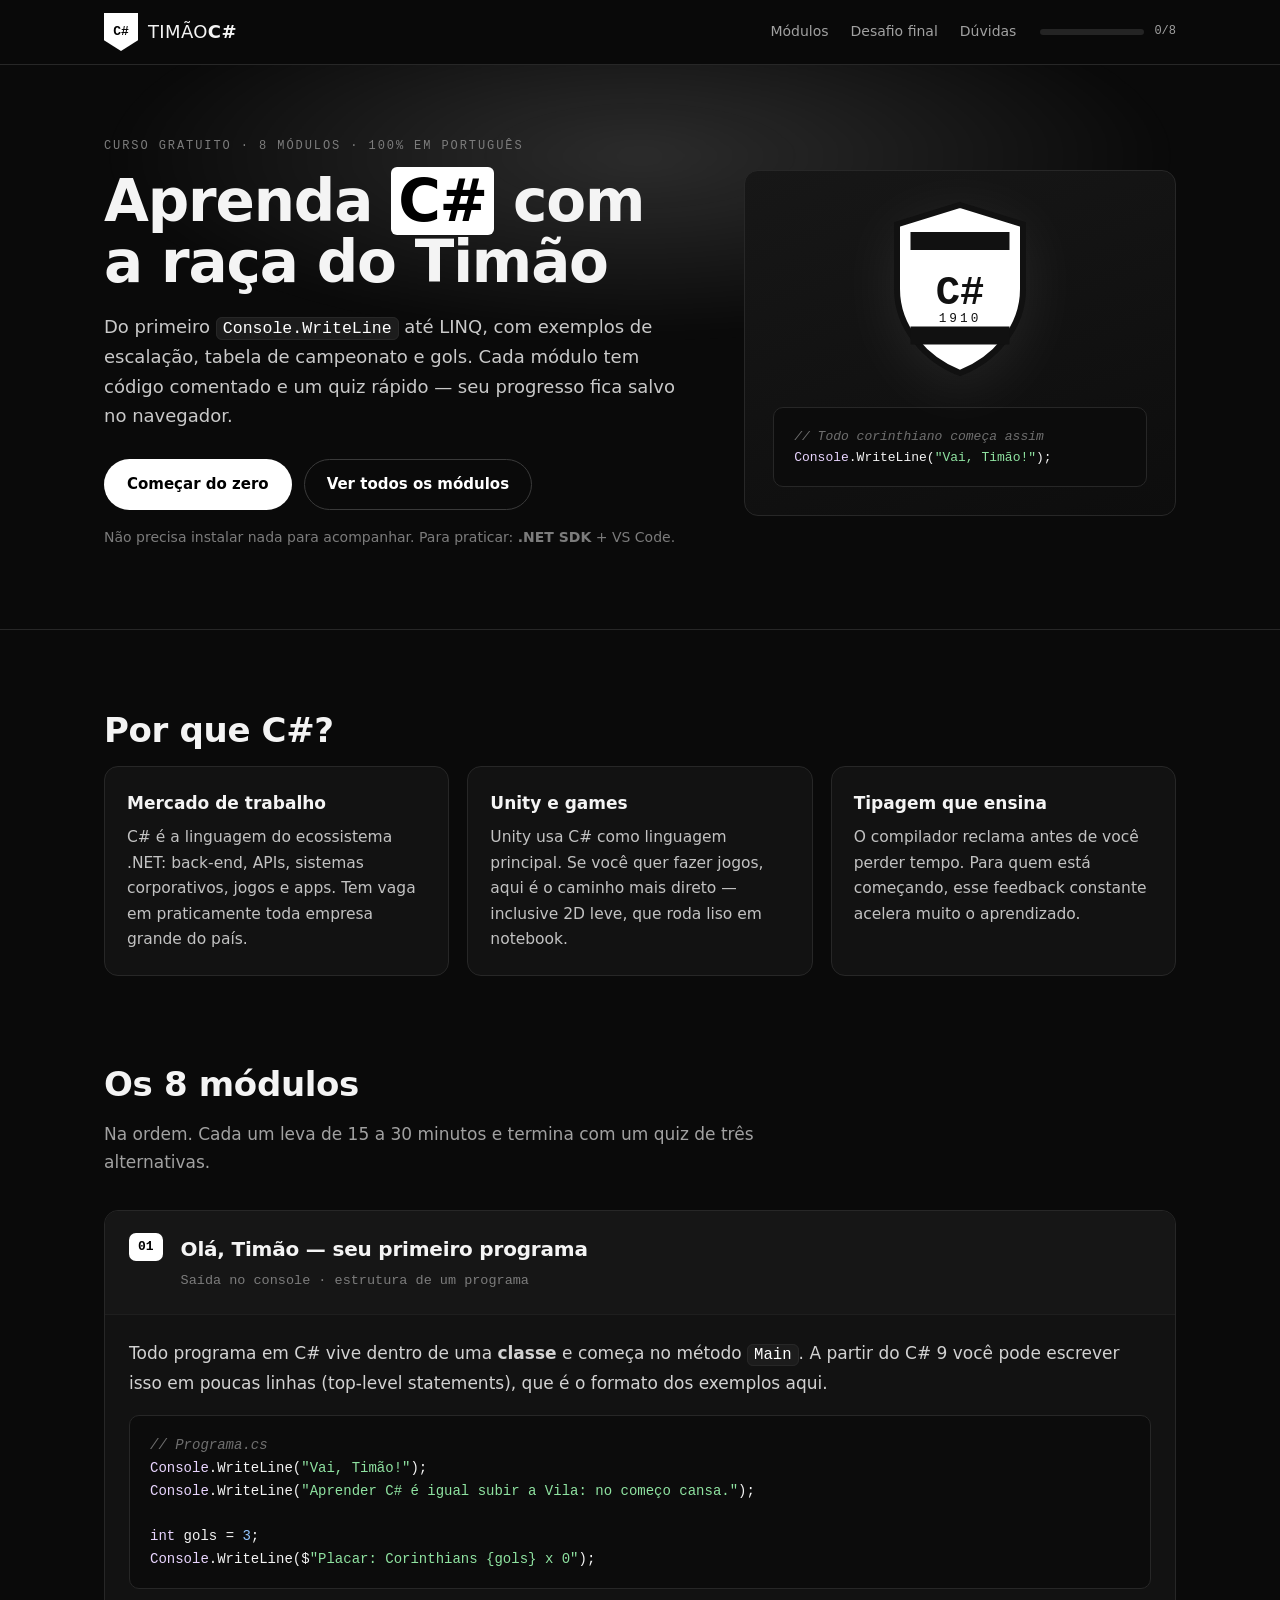
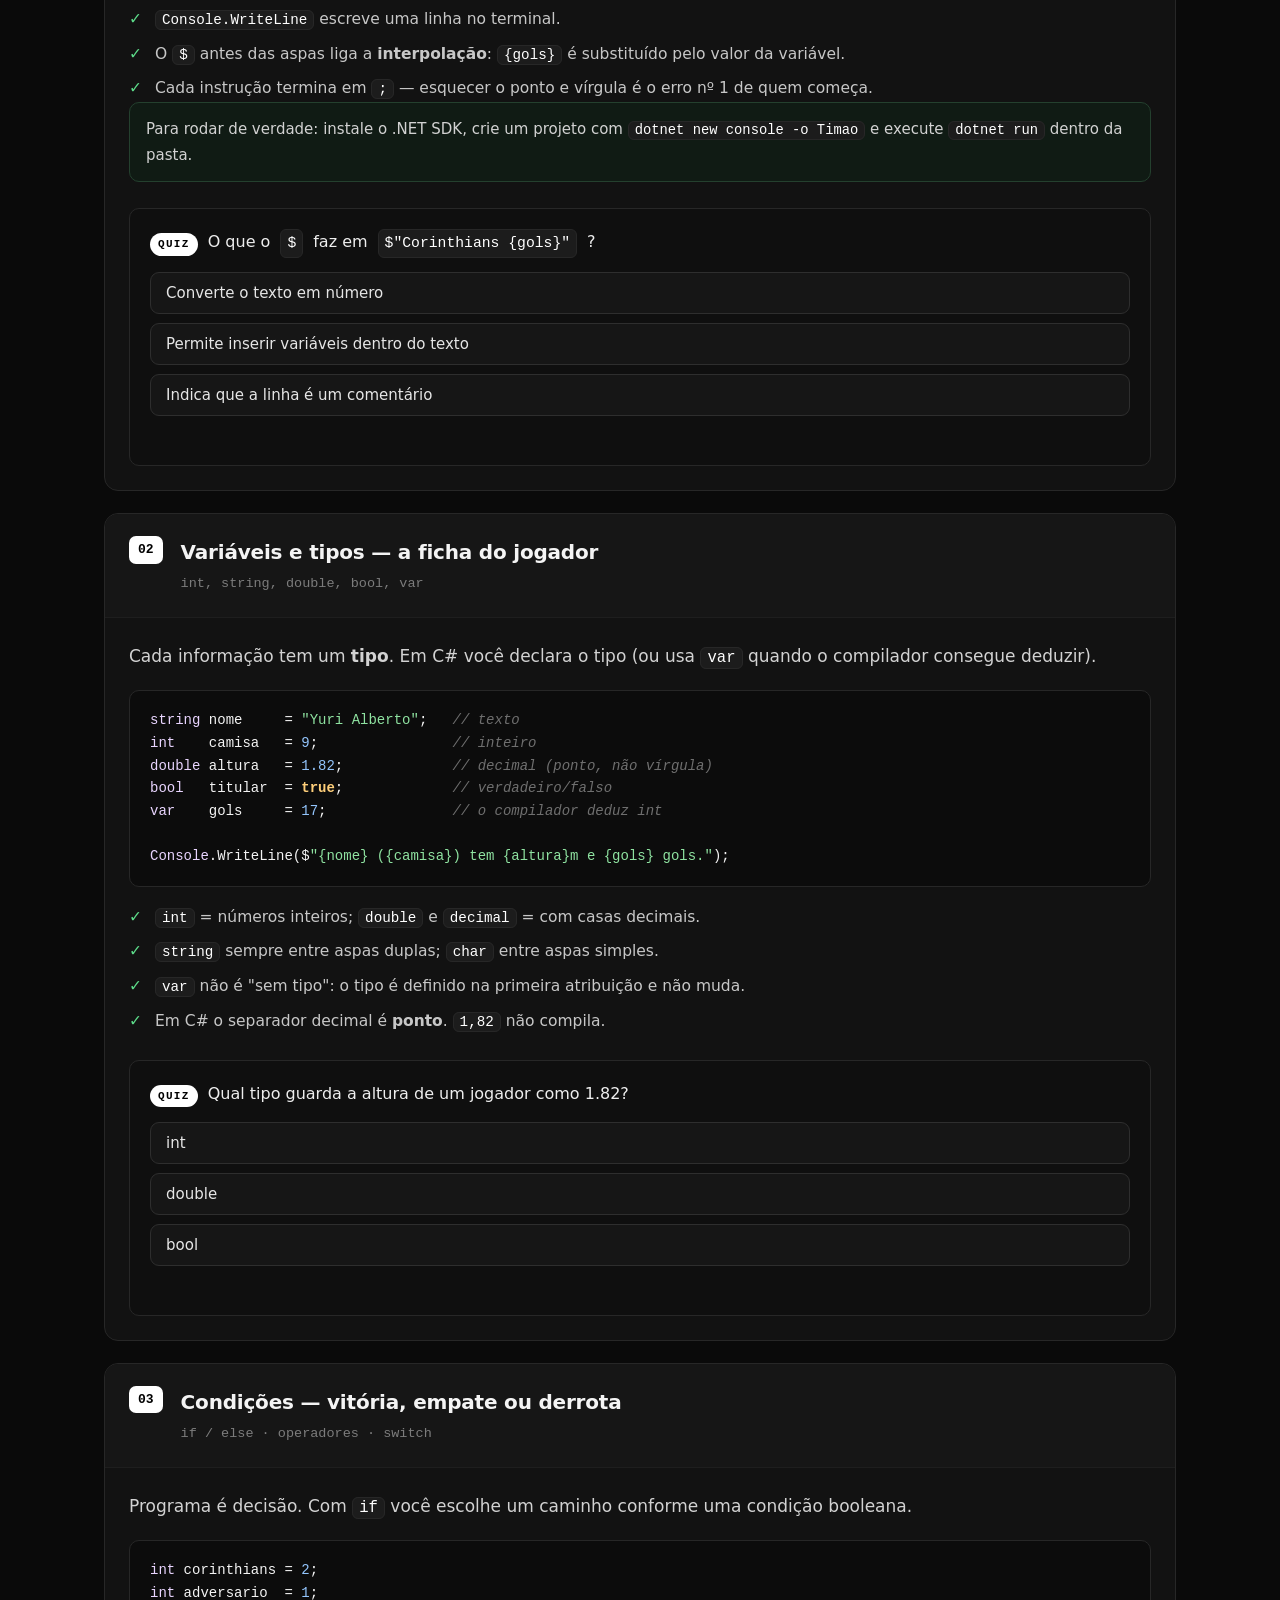
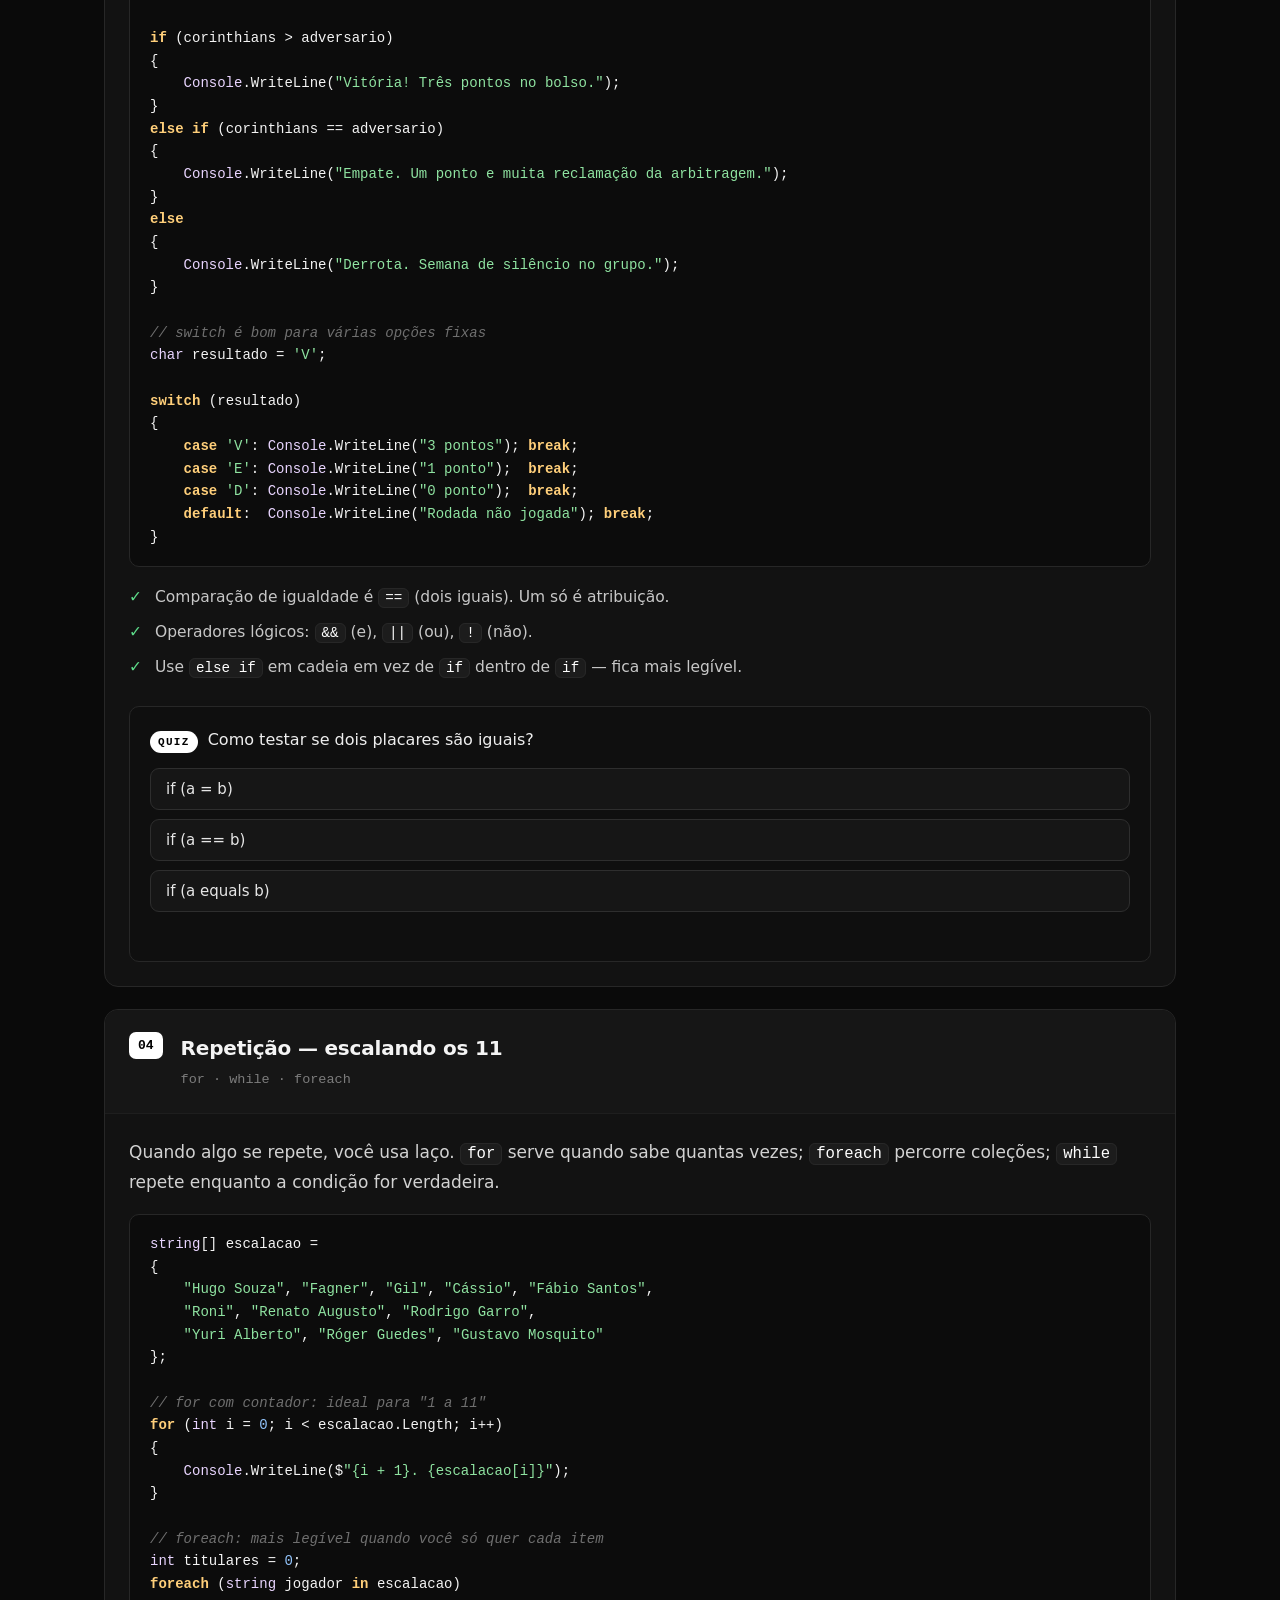
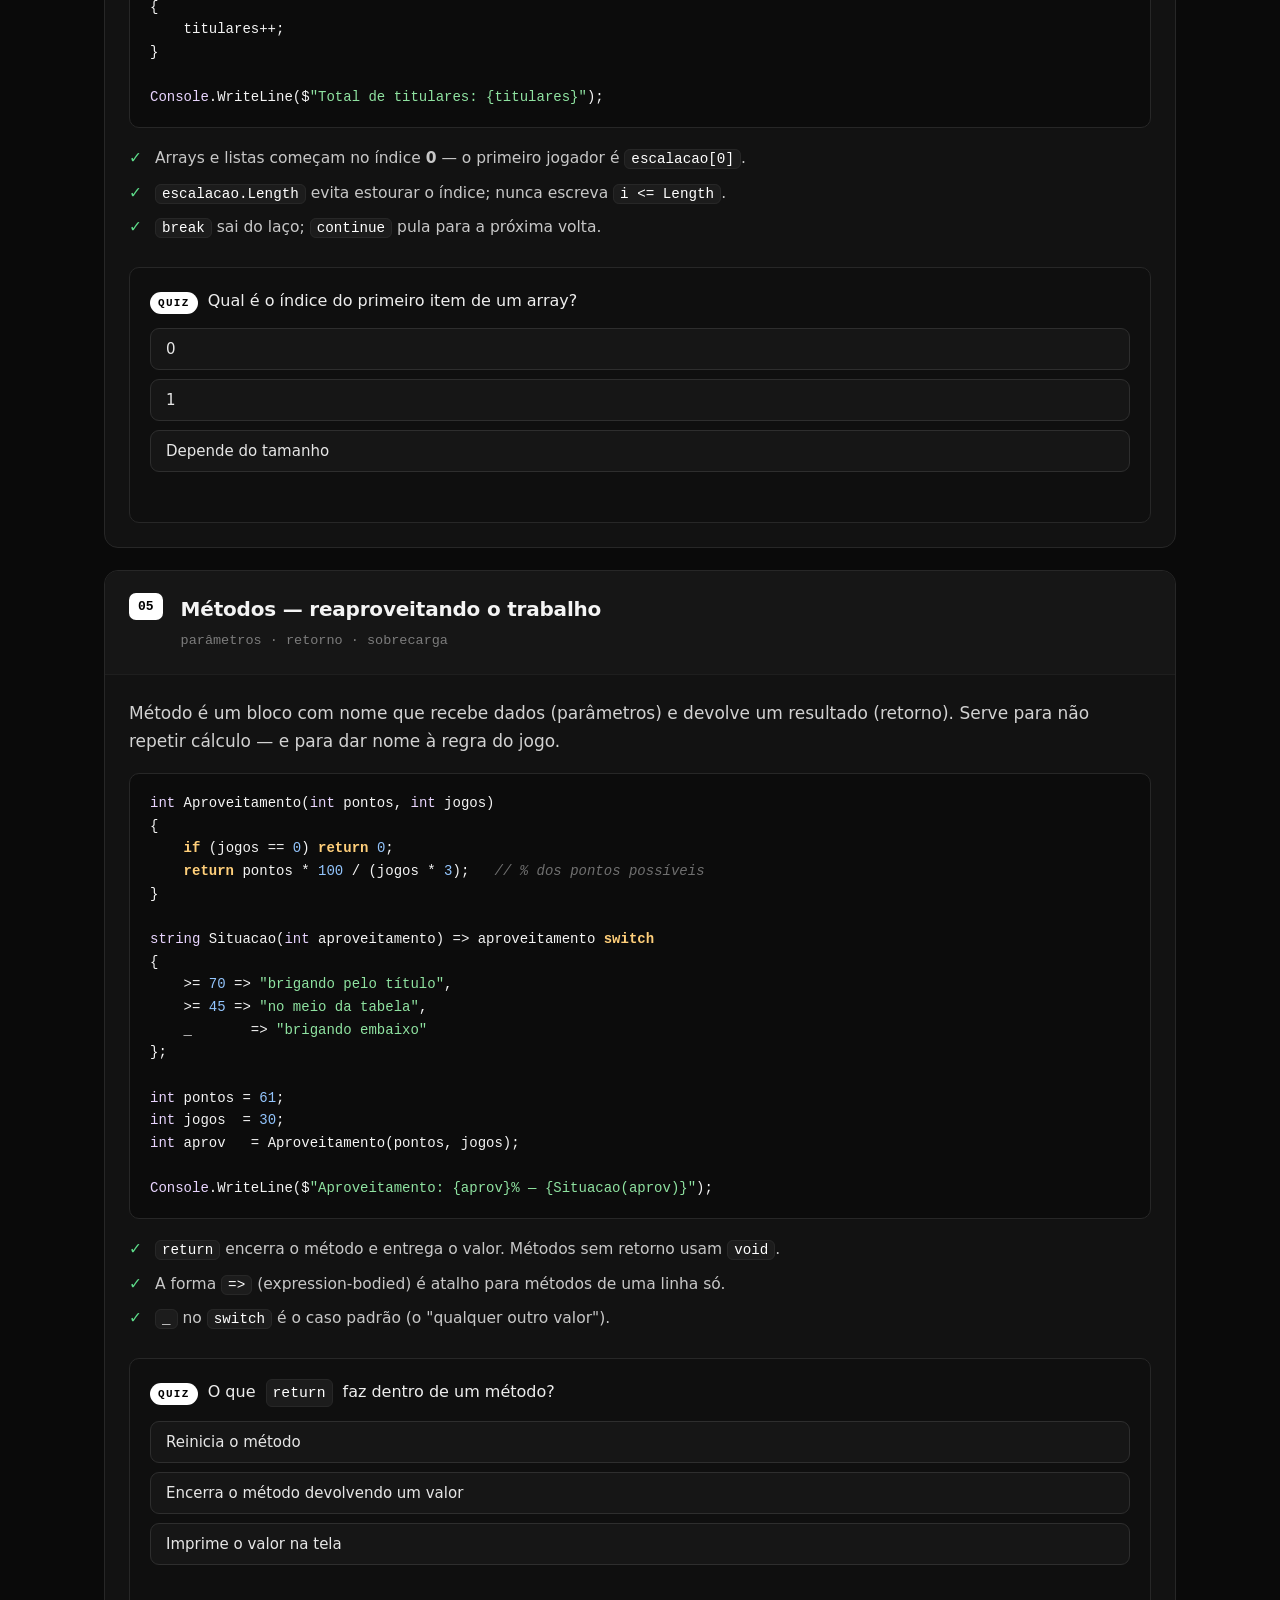
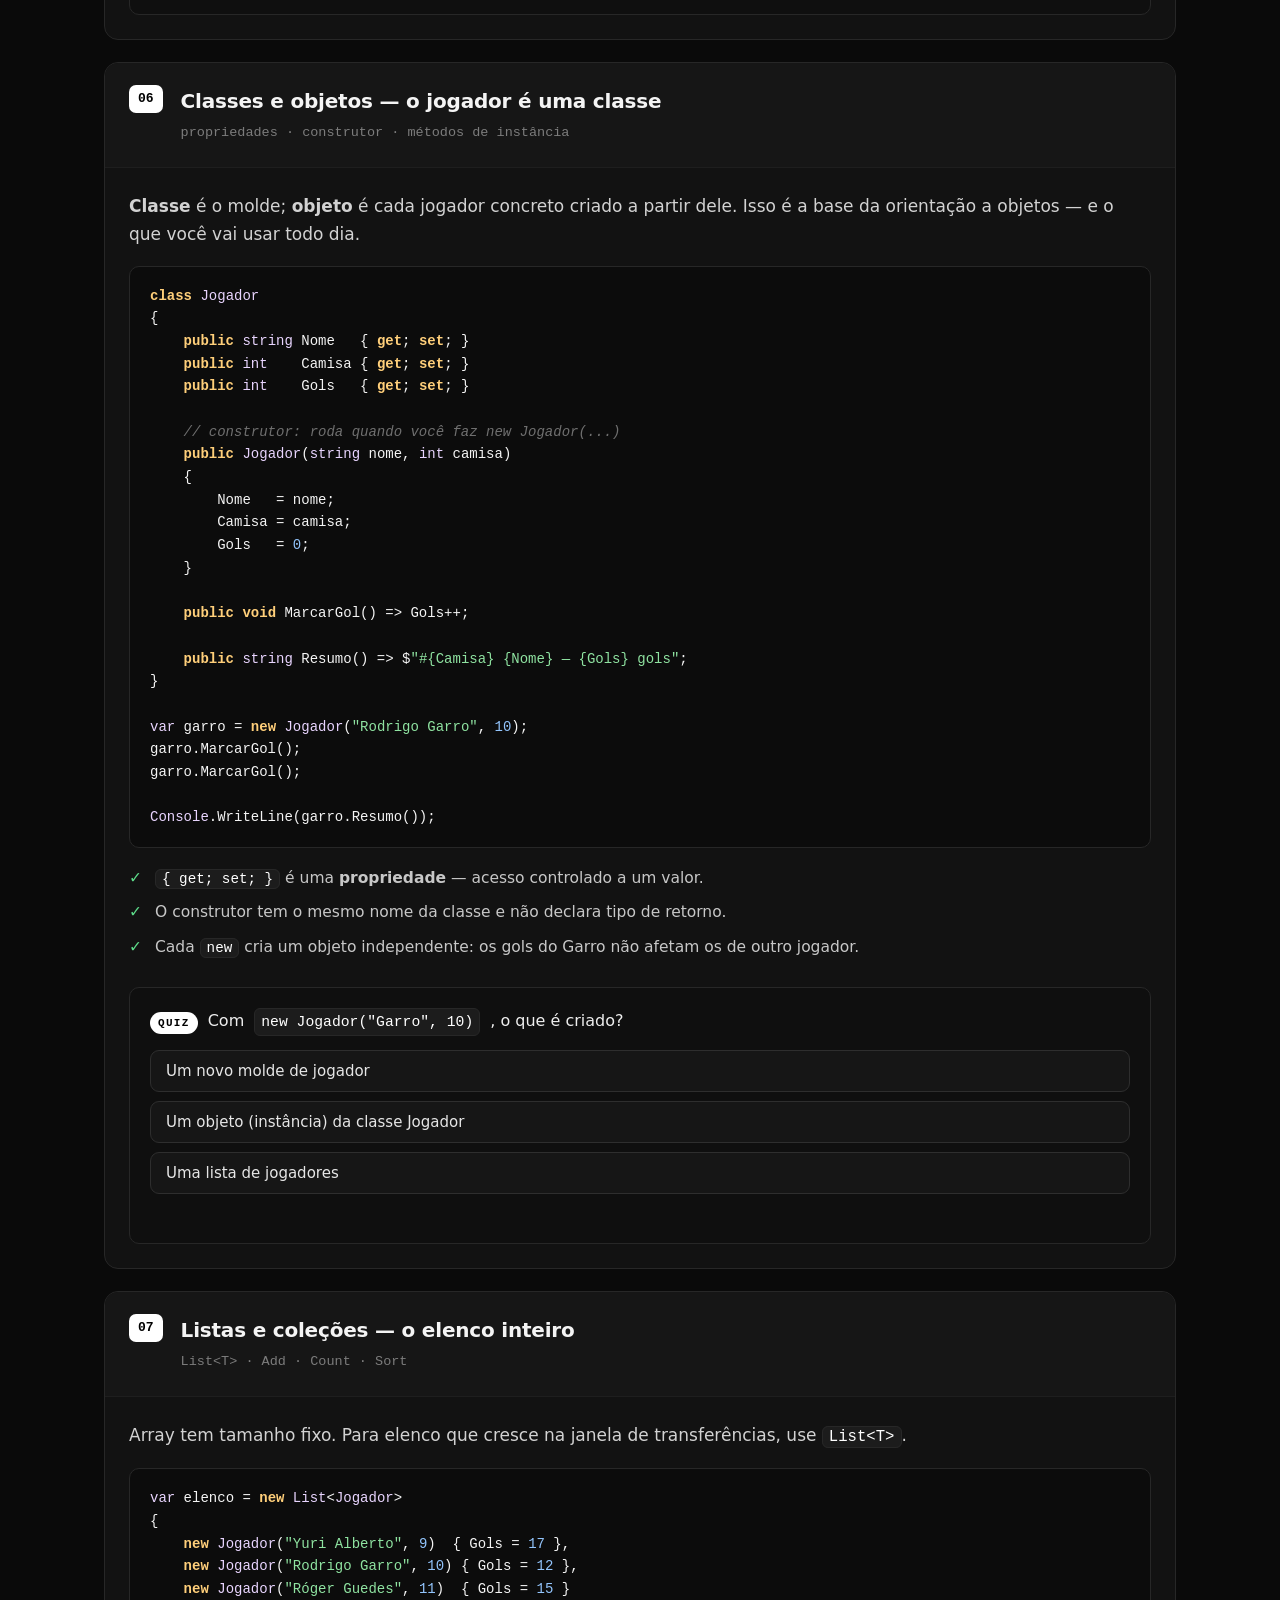
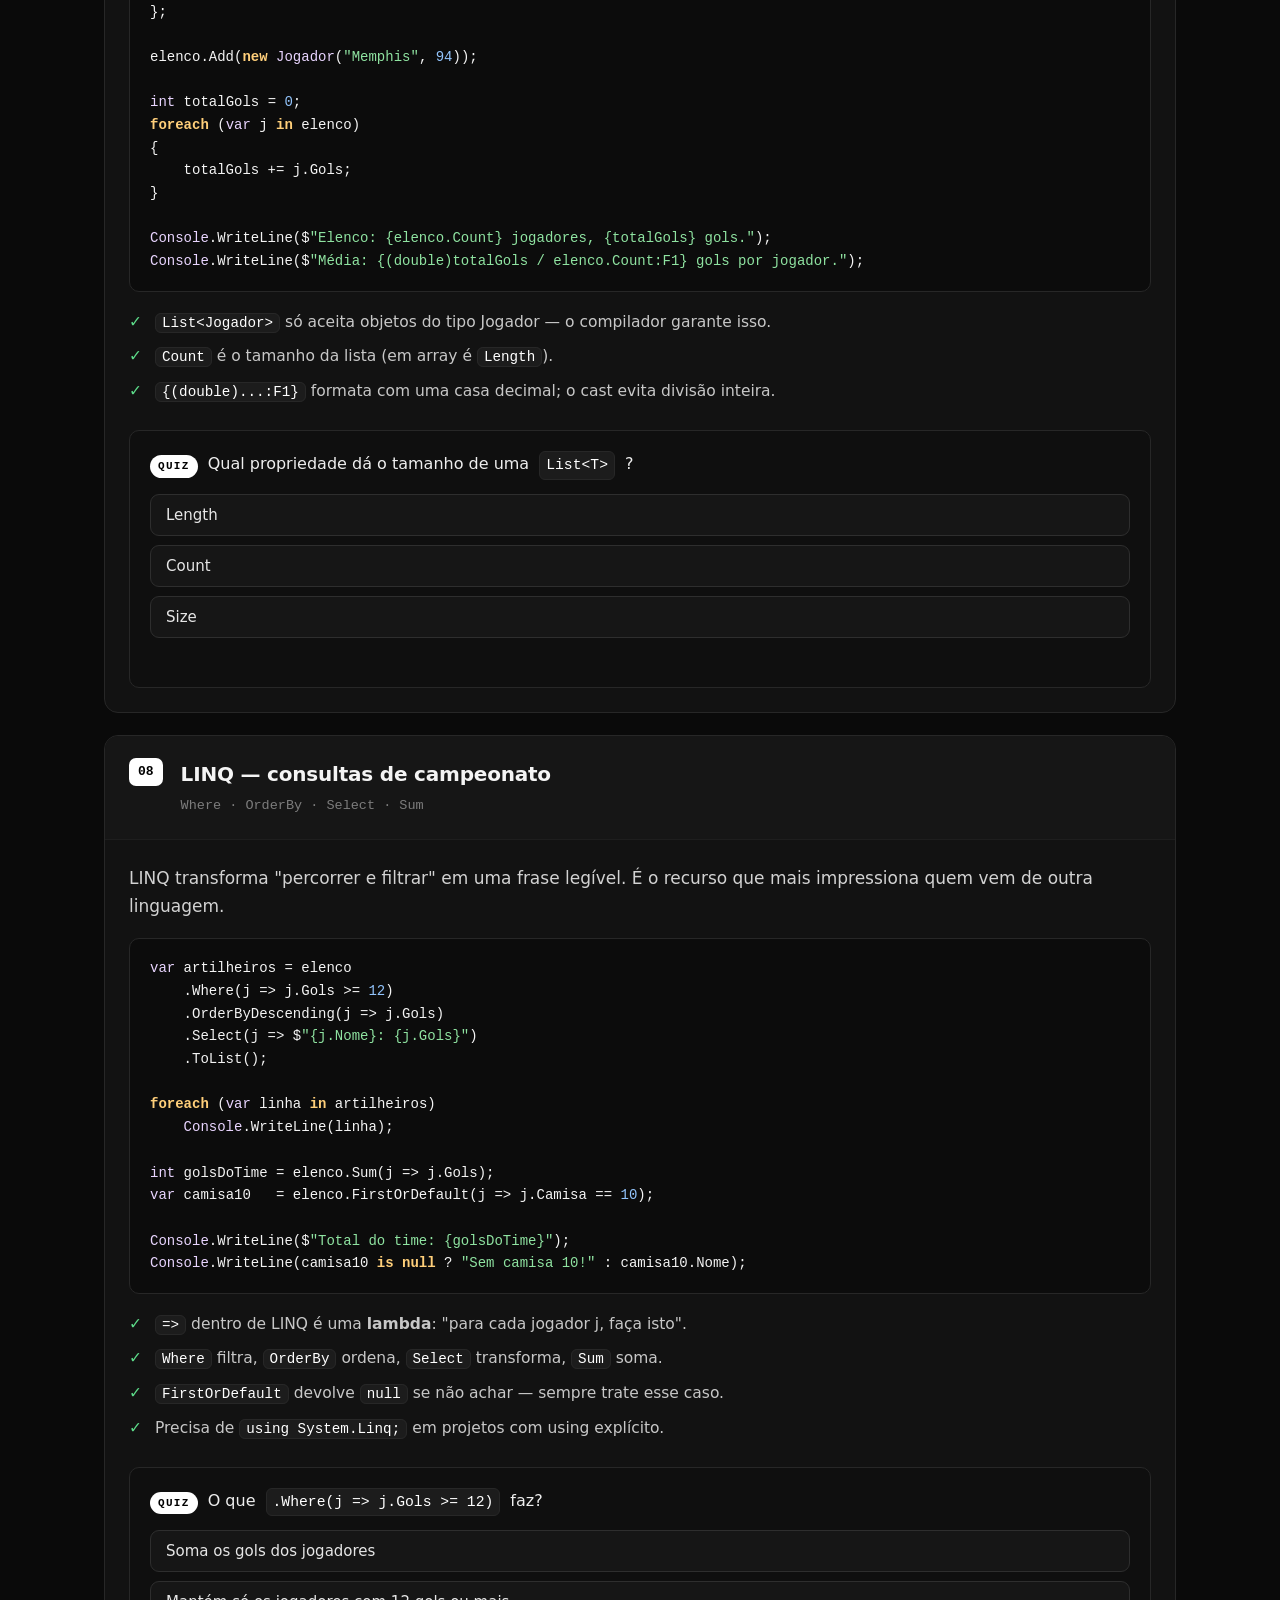
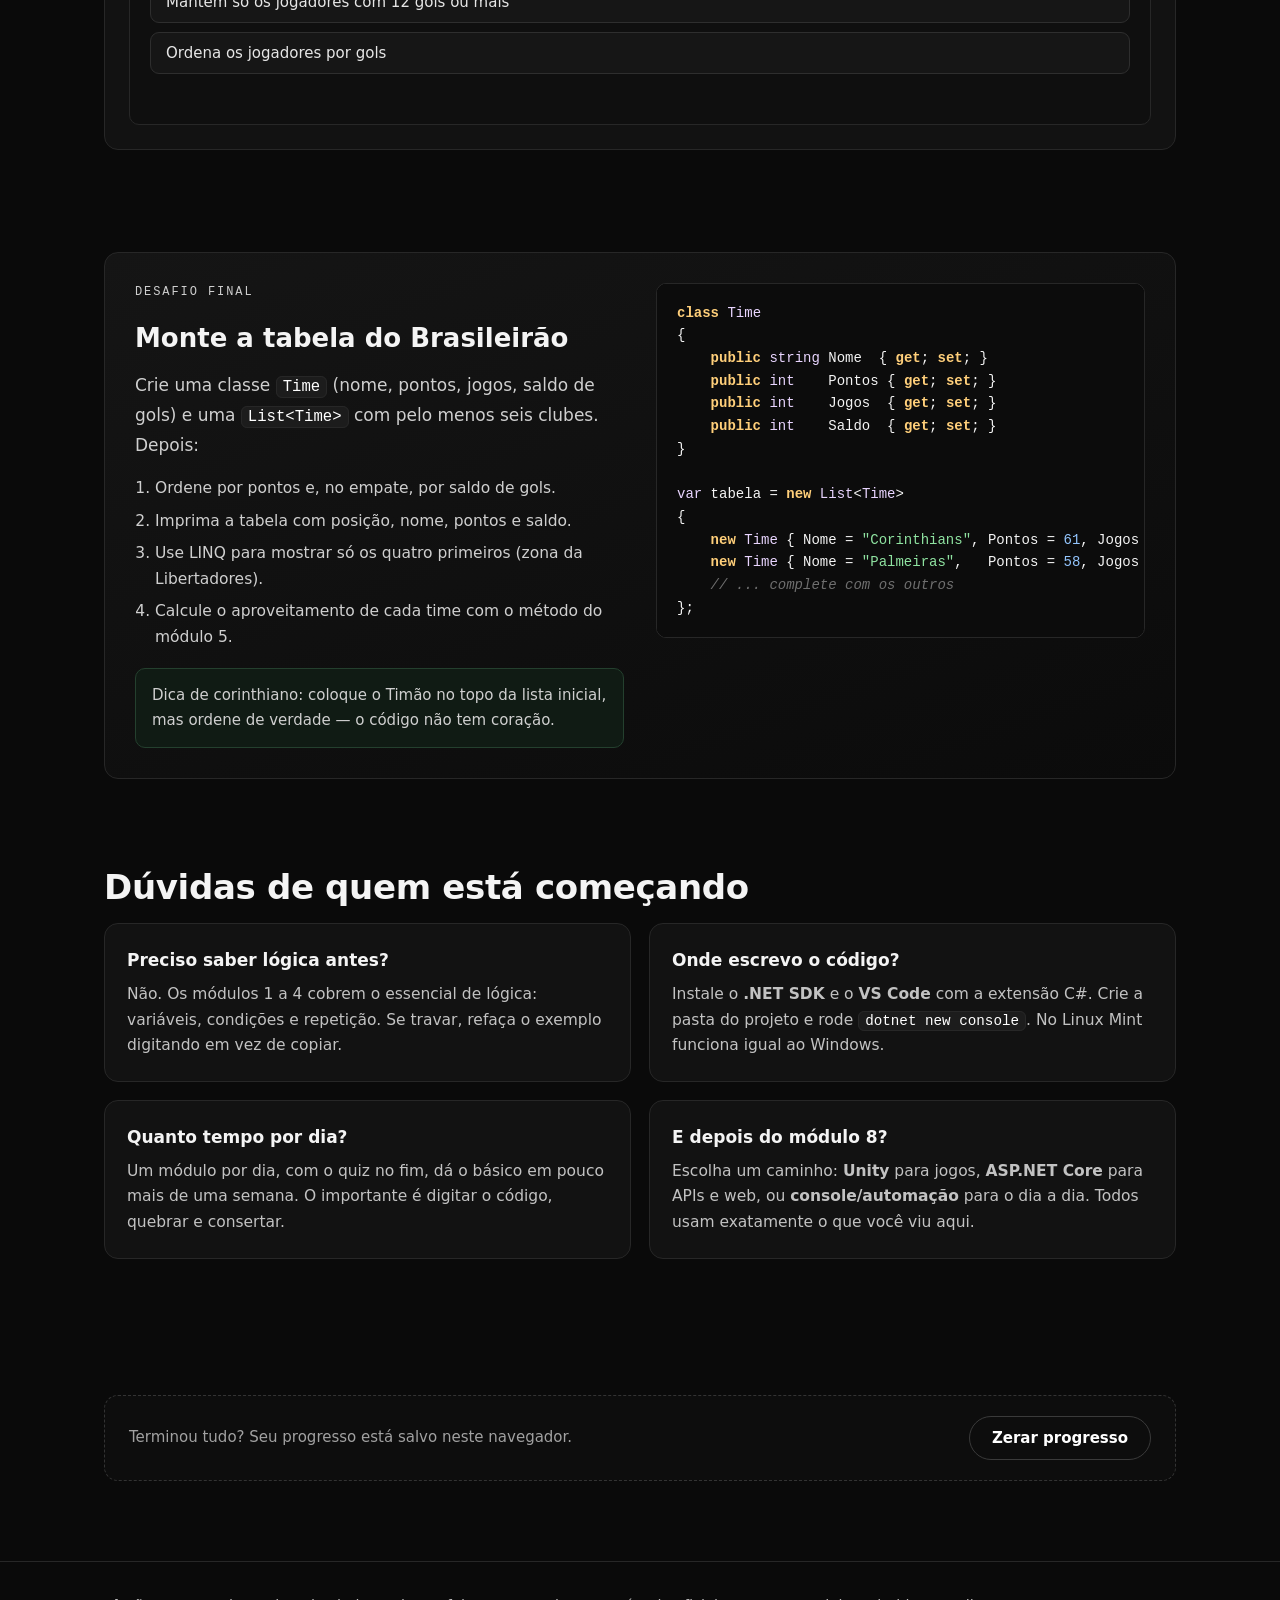
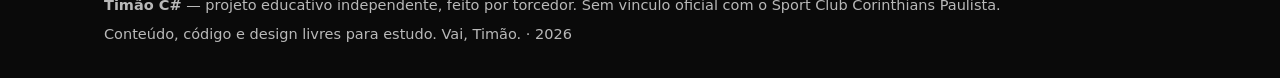
==== index.html @ a126ffb0 "Cria site Timão C# para ensinar C# do zero Site estático em três arquivos (HTML, CSS e JS) com oito " ====
<!DOCTYPE html>
<html lang="pt-BR">
<head>
<meta charset="UTF-8">
<meta name="viewport" content="width=device-width, initial-scale=1">
<title>Timão C# — Aprenda C# do zero com a energia do Corinthians</title>
<meta name="description" content="Curso gratuito de C# em português, com exemplos de futebol e o clima da Fiel. Oito módulos, exercícios e progresso salvo no navegador.">
<link rel="stylesheet" href="styles.css">
<link rel="icon" href="data:image/svg+xml,%3Csvg xmlns='http://www.w3.org/2000/svg' viewBox='0 0 32 32'%3E%3Crect width='32' height='32' rx='6' fill='%23000'/%3E%3Ctext x='16' y='22' font-family='monospace' font-size='14' fill='%23fff' text-anchor='middle'%3EC%23%3C/text%3E%3C/svg%3E">
</head>
<body>

<a class="skip" href="#modulos">Pular para os módulos</a>

<header class="topbar">
  <div class="wrap topbar__in">
    <a class="brand" href="#top">
      <span class="brand__crest" aria-hidden="true">C#</span>
      <span class="brand__txt">Timão<strong>C#</strong></span>
    </a>
    <nav class="nav" aria-label="Módulos">
      <a href="#modulos">Módulos</a>
      <a href="#desafio">Desafio final</a>
      <a href="#duvidas">Dúvidas</a>
    </nav>
    <div class="progress" title="Seu progresso">
      <div class="progress__bar"><span id="progress-fill" style="width:0%"></span></div>
      <span class="progress__label" id="progress-label">0/8</span>
    </div>
  </div>
</header>

<main id="top">

  <!-- HERO -->
  <section class="hero">
    <div class="hero__glow" aria-hidden="true"></div>
    <div class="wrap hero__in">
      <div class="hero__copy">
        <p class="eyebrow">Curso gratuito · 8 módulos · 100% em português</p>
        <h1>Aprenda <span class="hl">C#</span> com a raça do Timão</h1>
        <p class="lead">
          Do primeiro <code>Console.WriteLine</code> até LINQ, com exemplos de escalação,
          tabela de campeonato e gols. Cada módulo tem código comentado e um quiz rápido —
          seu progresso fica salvo no navegador.
        </p>
        <div class="hero__cta">
          <a class="btn btn--primary" href="#l1">Começar do zero</a>
          <a class="btn btn--ghost" href="#modulos">Ver todos os módulos</a>
        </div>
        <p class="hero__note">Não precisa instalar nada para acompanhar. Para praticar: <strong>.NET SDK</strong> + VS Code.</p>
      </div>

      <div class="hero__card">
        <div class="crest" aria-hidden="true">
          <svg viewBox="0 0 200 240" role="img" aria-label="Escudo estilizado preto e branco">
            <path d="M100 8 184 34v86c0 52-38 94-84 112C54 214 16 172 16 120V34z" fill="#fff"/>
            <path d="M100 8 184 34v86c0 52-38 94-84 112C54 214 16 172 16 120V34z" fill="none" stroke="#111" stroke-width="8"/>
            <rect x="34" y="44" width="132" height="24" fill="#111"/>
            <rect x="34" y="170" width="132" height="24" fill="#111"/>
            <text x="100" y="140" text-anchor="middle" font-family="ui-monospace, monospace" font-size="54" font-weight="700" fill="#111">C#</text>
            <text x="100" y="164" text-anchor="middle" font-family="ui-monospace, monospace" font-size="17" letter-spacing="4" fill="#111">1910</text>
          </svg>
        </div>
        <pre class="code code--mini"><code class="csharp">// Todo corinthiano começa assim
Console.WriteLine("Vai, Timão!");</code></pre>
      </div>
    </div>
  </section>

  <!-- POR QUE C# -->
  <section class="wrap section">
    <h2 class="section__title">Por que C#?</h2>
    <div class="grid grid--3">
      <article class="card">
        <h3>Mercado de trabalho</h3>
        <p>C# é a linguagem do ecossistema .NET: back-end, APIs, sistemas corporativos, jogos e apps. Tem vaga em praticamente toda empresa grande do país.</p>
      </article>
      <article class="card">
        <h3>Unity e games</h3>
        <p>Unity usa C# como linguagem principal. Se você quer fazer jogos, aqui é o caminho mais direto — inclusive 2D leve, que roda liso em notebook.</p>
      </article>
      <article class="card">
        <h3>Tipagem que ensina</h3>
        <p>O compilador reclama antes de você perder tempo. Para quem está começando, esse feedback constante acelera muito o aprendizado.</p>
      </article>
    </div>
  </section>

  <!-- MÓDULOS -->
  <section class="wrap section" id="modulos">
    <div class="section__head">
      <h2 class="section__title">Os 8 módulos</h2>
      <p class="section__sub">Na ordem. Cada um leva de 15 a 30 minutos e termina com um quiz de três alternativas.</p>
    </div>

    <!-- 1 -->
    <article class="lesson" id="l1" data-lesson="1">
      <header class="lesson__head">
        <span class="lesson__num">01</span>
        <div>
          <h3>Olá, Timão — seu primeiro programa</h3>
          <p class="lesson__meta">Saída no console · estrutura de um programa</p>
        </div>
      </header>
      <div class="lesson__body">
        <p>Todo programa em C# vive dentro de uma <strong>classe</strong> e começa no método <code>Main</code>. A partir do C# 9 você pode escrever isso em poucas linhas (top-level statements), que é o formato dos exemplos aqui.</p>
        <pre class="code"><code class="csharp">// Programa.cs
Console.WriteLine("Vai, Timão!");
Console.WriteLine("Aprender C# é igual subir a Vila: no começo cansa.");

int gols = 3;
Console.WriteLine($"Placar: Corinthians {gols} x 0");</code></pre>
        <ul class="checks">
          <li><code>Console.WriteLine</code> escreve uma linha no terminal.</li>
          <li>O <code>$</code> antes das aspas liga a <strong>interpolação</strong>: <code>{gols}</code> é substituído pelo valor da variável.</li>
          <li>Cada instrução termina em <code>;</code> — esquecer o ponto e vírgula é o erro nº 1 de quem começa.</li>
        </ul>
        <p class="tip">Para rodar de verdade: instale o .NET SDK, crie um projeto com <code>dotnet new console -o Timao</code> e execute <code>dotnet run</code> dentro da pasta.</p>

        <div class="quiz" data-quiz="1">
          <p class="quiz__q"><span class="quiz__tag">Quiz</span> O que o <code>$</code> faz em <code>$"Corinthians {gols}"</code>?</p>
          <div class="quiz__opts">
            <button class="opt" data-correct="false">Converte o texto em número</button>
            <button class="opt" data-correct="true">Permite inserir variáveis dentro do texto</button>
            <button class="opt" data-correct="false">Indica que a linha é um comentário</button>
          </div>
          <p class="quiz__fb" aria-live="polite"></p>
        </div>
      </div>
    </article>

    <!-- 2 -->
    <article class="lesson" id="l2" data-lesson="2">
      <header class="lesson__head">
        <span class="lesson__num">02</span>
        <div>
          <h3>Variáveis e tipos — a ficha do jogador</h3>
          <p class="lesson__meta">int, string, double, bool, var</p>
        </div>
      </header>
      <div class="lesson__body">
        <p>Cada informação tem um <strong>tipo</strong>. Em C# você declara o tipo (ou usa <code>var</code> quando o compilador consegue deduzir).</p>
        <pre class="code"><code class="csharp">string nome     = "Yuri Alberto";   // texto
int    camisa   = 9;                // inteiro
double altura   = 1.82;             // decimal (ponto, não vírgula)
bool   titular  = true;             // verdadeiro/falso
var    gols     = 17;               // o compilador deduz int

Console.WriteLine($"{nome} ({camisa}) tem {altura}m e {gols} gols.");</code></pre>
        <ul class="checks">
          <li><code>int</code> = números inteiros; <code>double</code> e <code>decimal</code> = com casas decimais.</li>
          <li><code>string</code> sempre entre aspas duplas; <code>char</code> entre aspas simples.</li>
          <li><code>var</code> não é "sem tipo": o tipo é definido na primeira atribuição e não muda.</li>
          <li>Em C# o separador decimal é <strong>ponto</strong>. <code>1,82</code> não compila.</li>
        </ul>

        <div class="quiz" data-quiz="2">
          <p class="quiz__q"><span class="quiz__tag">Quiz</span> Qual tipo guarda a altura de um jogador como 1.82?</p>
          <div class="quiz__opts">
            <button class="opt" data-correct="false">int</button>
            <button class="opt" data-correct="true">double</button>
            <button class="opt" data-correct="false">bool</button>
          </div>
          <p class="quiz__fb" aria-live="polite"></p>
        </div>
      </div>
    </article>

    <!-- 3 -->
    <article class="lesson" id="l3" data-lesson="3">
      <header class="lesson__head">
        <span class="lesson__num">03</span>
        <div>
          <h3>Condições — vitória, empate ou derrota</h3>
          <p class="lesson__meta">if / else · operadores · switch</p>
        </div>
      </header>
      <div class="lesson__body">
        <p>Programa é decisão. Com <code>if</code> você escolhe um caminho conforme uma condição booleana.</p>
        <pre class="code"><code class="csharp">int corinthians = 2;
int adversario  = 1;

if (corinthians &gt; adversario)
{
    Console.WriteLine("Vitória! Três pontos no bolso.");
}
else if (corinthians == adversario)
{
    Console.WriteLine("Empate. Um ponto e muita reclamação da arbitragem.");
}
else
{
    Console.WriteLine("Derrota. Semana de silêncio no grupo.");
}

// switch é bom para várias opções fixas
char resultado = 'V';

switch (resultado)
{
    case 'V': Console.WriteLine("3 pontos"); break;
    case 'E': Console.WriteLine("1 ponto");  break;
    case 'D': Console.WriteLine("0 ponto");  break;
    default:  Console.WriteLine("Rodada não jogada"); break;
}</code></pre>
        <ul class="checks">
          <li>Comparação de igualdade é <code>==</code> (dois iguais). Um só é atribuição.</li>
          <li>Operadores lógicos: <code>&amp;&amp;</code> (e), <code>||</code> (ou), <code>!</code> (não).</li>
          <li>Use <code>else if</code> em cadeia em vez de <code>if</code> dentro de <code>if</code> — fica mais legível.</li>
        </ul>

        <div class="quiz" data-quiz="3">
          <p class="quiz__q"><span class="quiz__tag">Quiz</span> Como testar se dois placares são iguais?</p>
          <div class="quiz__opts">
            <button class="opt" data-correct="false">if (a = b)</button>
            <button class="opt" data-correct="true">if (a == b)</button>
            <button class="opt" data-correct="false">if (a equals b)</button>
          </div>
          <p class="quiz__fb" aria-live="polite"></p>
        </div>
      </div>
    </article>

    <!-- 4 -->
    <article class="lesson" id="l4" data-lesson="4">
      <header class="lesson__head">
        <span class="lesson__num">04</span>
        <div>
          <h3>Repetição — escalando os 11</h3>
          <p class="lesson__meta">for · while · foreach</p>
        </div>
      </header>
      <div class="lesson__body">
        <p>Quando algo se repete, você usa laço. <code>for</code> serve quando sabe quantas vezes; <code>foreach</code> percorre coleções; <code>while</code> repete enquanto a condição for verdadeira.</p>
        <pre class="code"><code class="csharp">string[] escalacao =
{
    "Hugo Souza", "Fagner", "Gil", "Cássio", "Fábio Santos",
    "Roni", "Renato Augusto", "Rodrigo Garro",
    "Yuri Alberto", "Róger Guedes", "Gustavo Mosquito"
};

// for com contador: ideal para "1 a 11"
for (int i = 0; i &lt; escalacao.Length; i++)
{
    Console.WriteLine($"{i + 1}. {escalacao[i]}");
}

// foreach: mais legível quando você só quer cada item
int titulares = 0;
foreach (string jogador in escalacao)
{
    titulares++;
}

Console.WriteLine($"Total de titulares: {titulares}");</code></pre>
        <ul class="checks">
          <li>Arrays e listas começam no índice <strong>0</strong> — o primeiro jogador é <code>escalacao[0]</code>.</li>
          <li><code>escalacao.Length</code> evita estourar o índice; nunca escreva <code>i &lt;= Length</code>.</li>
          <li><code>break</code> sai do laço; <code>continue</code> pula para a próxima volta.</li>
        </ul>

        <div class="quiz" data-quiz="4">
          <p class="quiz__q"><span class="quiz__tag">Quiz</span> Qual é o índice do primeiro item de um array?</p>
          <div class="quiz__opts">
            <button class="opt" data-correct="true">0</button>
            <button class="opt" data-correct="false">1</button>
            <button class="opt" data-correct="false">Depende do tamanho</button>
          </div>
          <p class="quiz__fb" aria-live="polite"></p>
        </div>
      </div>
    </article>

    <!-- 5 -->
    <article class="lesson" id="l5" data-lesson="5">
      <header class="lesson__head">
        <span class="lesson__num">05</span>
        <div>
          <h3>Métodos — reaproveitando o trabalho</h3>
          <p class="lesson__meta">parâmetros · retorno · sobrecarga</p>
        </div>
      </header>
      <div class="lesson__body">
        <p>Método é um bloco com nome que recebe dados (parâmetros) e devolve um resultado (retorno). Serve para não repetir cálculo — e para dar nome à regra do jogo.</p>
        <pre class="code"><code class="csharp">int Aproveitamento(int pontos, int jogos)
{
    if (jogos == 0) return 0;
    return pontos * 100 / (jogos * 3);   // % dos pontos possíveis
}

string Situacao(int aproveitamento) =&gt; aproveitamento switch
{
    &gt;= 70 =&gt; "brigando pelo título",
    &gt;= 45 =&gt; "no meio da tabela",
    _       =&gt; "brigando embaixo"
};

int pontos = 61;
int jogos  = 30;
int aprov   = Aproveitamento(pontos, jogos);

Console.WriteLine($"Aproveitamento: {aprov}% — {Situacao(aprov)}");</code></pre>
        <ul class="checks">
          <li><code>return</code> encerra o método e entrega o valor. Métodos sem retorno usam <code>void</code>.</li>
          <li>A forma <code>=&gt;</code> (expression-bodied) é atalho para métodos de uma linha só.</li>
          <li><code>_</code> no <code>switch</code> é o caso padrão (o "qualquer outro valor").</li>
        </ul>

        <div class="quiz" data-quiz="5">
          <p class="quiz__q"><span class="quiz__tag">Quiz</span> O que <code>return</code> faz dentro de um método?</p>
          <div class="quiz__opts">
            <button class="opt" data-correct="false">Reinicia o método</button>
            <button class="opt" data-correct="true">Encerra o método devolvendo um valor</button>
            <button class="opt" data-correct="false">Imprime o valor na tela</button>
          </div>
          <p class="quiz__fb" aria-live="polite"></p>
        </div>
      </div>
    </article>

    <!-- 6 -->
    <article class="lesson" id="l6" data-lesson="6">
      <header class="lesson__head">
        <span class="lesson__num">06</span>
        <div>
          <h3>Classes e objetos — o jogador é uma classe</h3>
          <p class="lesson__meta">propriedades · construtor · métodos de instância</p>
        </div>
      </header>
      <div class="lesson__body">
        <p><strong>Classe</strong> é o molde; <strong>objeto</strong> é cada jogador concreto criado a partir dele. Isso é a base da orientação a objetos — e o que você vai usar todo dia.</p>
        <pre class="code"><code class="csharp">class Jogador
{
    public string Nome   { get; set; }
    public int    Camisa { get; set; }
    public int    Gols   { get; set; }

    // construtor: roda quando você faz new Jogador(...)
    public Jogador(string nome, int camisa)
    {
        Nome   = nome;
        Camisa = camisa;
        Gols   = 0;
    }

    public void MarcarGol() =&gt; Gols++;

    public string Resumo() =&gt; $"#{Camisa} {Nome} — {Gols} gols";
}

var garro = new Jogador("Rodrigo Garro", 10);
garro.MarcarGol();
garro.MarcarGol();

Console.WriteLine(garro.Resumo());</code></pre>
        <ul class="checks">
          <li><code>{ get; set; }</code> é uma <strong>propriedade</strong> — acesso controlado a um valor.</li>
          <li>O construtor tem o mesmo nome da classe e não declara tipo de retorno.</li>
          <li>Cada <code>new</code> cria um objeto independente: os gols do Garro não afetam os de outro jogador.</li>
        </ul>

        <div class="quiz" data-quiz="6">
          <p class="quiz__q"><span class="quiz__tag">Quiz</span> Com <code>new Jogador("Garro", 10)</code>, o que é criado?</p>
          <div class="quiz__opts">
            <button class="opt" data-correct="false">Um novo molde de jogador</button>
            <button class="opt" data-correct="true">Um objeto (instância) da classe Jogador</button>
            <button class="opt" data-correct="false">Uma lista de jogadores</button>
          </div>
          <p class="quiz__fb" aria-live="polite"></p>
        </div>
      </div>
    </article>

    <!-- 7 -->
    <article class="lesson" id="l7" data-lesson="7">
      <header class="lesson__head">
        <span class="lesson__num">07</span>
        <div>
          <h3>Listas e coleções — o elenco inteiro</h3>
          <p class="lesson__meta">List&lt;T&gt; · Add · Count · Sort</p>
        </div>
      </header>
      <div class="lesson__body">
        <p>Array tem tamanho fixo. Para elenco que cresce na janela de transferências, use <code>List&lt;T&gt;</code>.</p>
        <pre class="code"><code class="csharp">var elenco = new List&lt;Jogador&gt;
{
    new Jogador("Yuri Alberto", 9)  { Gols = 17 },
    new Jogador("Rodrigo Garro", 10) { Gols = 12 },
    new Jogador("Róger Guedes", 11)  { Gols = 15 }
};

elenco.Add(new Jogador("Memphis", 94));

int totalGols = 0;
foreach (var j in elenco)
{
    totalGols += j.Gols;
}

Console.WriteLine($"Elenco: {elenco.Count} jogadores, {totalGols} gols.");
Console.WriteLine($"Média: {(double)totalGols / elenco.Count:F1} gols por jogador.");</code></pre>
        <ul class="checks">
          <li><code>List&lt;Jogador&gt;</code> só aceita objetos do tipo Jogador — o compilador garante isso.</li>
          <li><code>Count</code> é o tamanho da lista (em array é <code>Length</code>).</li>
          <li><code>{(double)...:F1}</code> formata com uma casa decimal; o cast evita divisão inteira.</li>
        </ul>

        <div class="quiz" data-quiz="7">
          <p class="quiz__q"><span class="quiz__tag">Quiz</span> Qual propriedade dá o tamanho de uma <code>List&lt;T&gt;</code>?</p>
          <div class="quiz__opts">
            <button class="opt" data-correct="false">Length</button>
            <button class="opt" data-correct="true">Count</button>
            <button class="opt" data-correct="false">Size</button>
          </div>
          <p class="quiz__fb" aria-live="polite"></p>
        </div>
      </div>
    </article>

    <!-- 8 -->
    <article class="lesson" id="l8" data-lesson="8">
      <header class="lesson__head">
        <span class="lesson__num">08</span>
        <div>
          <h3>LINQ — consultas de campeonato</h3>
          <p class="lesson__meta">Where · OrderBy · Select · Sum</p>
        </div>
      </header>
      <div class="lesson__body">
        <p>LINQ transforma "percorrer e filtrar" em uma frase legível. É o recurso que mais impressiona quem vem de outra linguagem.</p>
        <pre class="code"><code class="csharp">var artilheiros = elenco
    .Where(j =&gt; j.Gols &gt;= 12)
    .OrderByDescending(j =&gt; j.Gols)
    .Select(j =&gt; $"{j.Nome}: {j.Gols}")
    .ToList();

foreach (var linha in artilheiros)
    Console.WriteLine(linha);

int golsDoTime = elenco.Sum(j =&gt; j.Gols);
var camisa10   = elenco.FirstOrDefault(j =&gt; j.Camisa == 10);

Console.WriteLine($"Total do time: {golsDoTime}");
Console.WriteLine(camisa10 is null ? "Sem camisa 10!" : camisa10.Nome);</code></pre>
        <ul class="checks">
          <li><code>=&gt;</code> dentro de LINQ é uma <strong>lambda</strong>: "para cada jogador j, faça isto".</li>
          <li><code>Where</code> filtra, <code>OrderBy</code> ordena, <code>Select</code> transforma, <code>Sum</code> soma.</li>
          <li><code>FirstOrDefault</code> devolve <code>null</code> se não achar — sempre trate esse caso.</li>
          <li>Precisa de <code>using System.Linq;</code> em projetos com using explícito.</li>
        </ul>

        <div class="quiz" data-quiz="8">
          <p class="quiz__q"><span class="quiz__tag">Quiz</span> O que <code>.Where(j =&gt; j.Gols &gt;= 12)</code> faz?</p>
          <div class="quiz__opts">
            <button class="opt" data-correct="false">Soma os gols dos jogadores</button>
            <button class="opt" data-correct="true">Mantém só os jogadores com 12 gols ou mais</button>
            <button class="opt" data-correct="false">Ordena os jogadores por gols</button>
          </div>
          <p class="quiz__fb" aria-live="polite"></p>
        </div>
      </div>
    </article>
  </section>

  <!-- DESAFIO -->
  <section class="wrap section" id="desafio">
    <div class="challenge">
      <div>
        <p class="eyebrow">Desafio final</p>
        <h2>Monte a tabela do Brasileirão</h2>
        <p>Crie uma classe <code>Time</code> (nome, pontos, jogos, saldo de gols) e uma <code>List&lt;Time&gt;</code> com pelo menos seis clubes. Depois:</p>
        <ol class="steps">
          <li>Ordene por pontos e, no empate, por saldo de gols.</li>
          <li>Imprima a tabela com posição, nome, pontos e saldo.</li>
          <li>Use LINQ para mostrar só os quatro primeiros (zona da Libertadores).</li>
          <li>Calcule o aproveitamento de cada time com o método do módulo 5.</li>
        </ol>
        <p class="tip">Dica de corinthiano: coloque o Timão no topo da lista inicial, mas ordene de verdade — o código não tem coração.</p>
      </div>
      <pre class="code"><code class="csharp">class Time
{
    public string Nome  { get; set; }
    public int    Pontos { get; set; }
    public int    Jogos  { get; set; }
    public int    Saldo  { get; set; }
}

var tabela = new List&lt;Time&gt;
{
    new Time { Nome = "Corinthians", Pontos = 61, Jogos = 30, Saldo = 18 },
    new Time { Nome = "Palmeiras",   Pontos = 58, Jogos = 30, Saldo = 22 },
    // ... complete com os outros
};</code></pre>
    </div>
  </section>

  <!-- DÚVIDAS -->
  <section class="wrap section" id="duvidas">
    <h2 class="section__title">Dúvidas de quem está começando</h2>
    <div class="grid grid--2">
      <article class="card card--faq">
        <h3>Preciso saber lógica antes?</h3>
        <p>Não. Os módulos 1 a 4 cobrem o essencial de lógica: variáveis, condições e repetição. Se travar, refaça o exemplo digitando em vez de copiar.</p>
      </article>
      <article class="card card--faq">
        <h3>Onde escrevo o código?</h3>
        <p>Instale o <strong>.NET SDK</strong> e o <strong>VS Code</strong> com a extensão C#. Crie a pasta do projeto e rode <code>dotnet new console</code>. No Linux Mint funciona igual ao Windows.</p>
      </article>
      <article class="card card--faq">
        <h3>Quanto tempo por dia?</h3>
        <p>Um módulo por dia, com o quiz no fim, dá o básico em pouco mais de uma semana. O importante é digitar o código, quebrar e consertar.</p>
      </article>
      <article class="card card--faq">
        <h3>E depois do módulo 8?</h3>
        <p>Escolha um caminho: <strong>Unity</strong> para jogos, <strong>ASP.NET Core</strong> para APIs e web, ou <strong>console/automação</strong> para o dia a dia. Todos usam exatamente o que você viu aqui.</p>
      </article>
    </div>
  </section>

  <section class="wrap section">
    <div class="reset-box">
      <p>Terminou tudo? Seu progresso está salvo neste navegador.</p>
      <button class="btn btn--ghost" id="reset-progress">Zerar progresso</button>
    </div>
  </section>
</main>

<footer class="foot">
  <div class="wrap foot__in">
    <p><strong>Timão C#</strong> — projeto educativo independente, feito por torcedor. Sem vínculo oficial com o Sport Club Corinthians Paulista.</p>
    <p class="foot__small">Conteúdo, código e design livres para estudo. Vai, Timão.</p>
  </div>
</footer>

<script src="app.js"></script>
</body>
</html>
---- styles.css ----
/* Timão C# — tema preto e branco, sem dependências externas */

:root{
  --bg:#0a0a0a;
  --panel:#121212;
  --panel-2:#161616;
  --line:#272727;
  --line-soft:#1e1e1e;
  --txt:#f4f4f4;
  --muted:#a1a1a1;
  --muted-2:#7c7c7c;
  --white:#ffffff;
  --ok:#5ddc8a;
  --bad:#ff8080;
  --radius:14px;
  --radius-sm:10px;
  --wrap:1120px;
  --mono:ui-monospace,SFMono-Regular,"JetBrains Mono","Cascadia Code",Menlo,Consolas,monospace;
  --sans:system-ui,-apple-system,"Segoe UI",Roboto,"Helvetica Neue",Arial,sans-serif;
}

*,*::before,*::after{box-sizing:border-box}

html{scroll-behavior:smooth}

body{
  margin:0;
  background:var(--bg);
  color:var(--txt);
  font-family:var(--sans);
  font-size:17px;
  line-height:1.65;
  -webkit-font-smoothing:antialiased;
}

.wrap{width:100%;max-width:var(--wrap);margin:0 auto;padding:0 24px}

a{color:inherit}

.skip{
  position:absolute;left:-9999px;top:0;background:#fff;color:#000;
  padding:10px 16px;z-index:100;
}
.skip:focus{left:12px;top:12px}

/* ---------- topbar ---------- */
.topbar{
  position:sticky;top:0;z-index:50;
  background:rgba(10,10,10,.86);
  backdrop-filter:blur(10px);
  border-bottom:1px solid var(--line);
}
.topbar__in{display:flex;align-items:center;gap:24px;height:64px}

.brand{display:flex;align-items:center;gap:10px;text-decoration:none}
.brand__crest{
  display:grid;place-items:center;
  width:34px;height:38px;
  background:#fff;color:#000;
  font-family:var(--mono);font-weight:700;font-size:13px;
  clip-path:polygon(0 0,100% 0,100% 72%,50% 100%,0 72%);
}
.brand__txt{font-size:18px;letter-spacing:.02em;text-transform:uppercase}
.brand__txt strong{font-weight:800}

.nav{display:flex;gap:22px;margin-left:auto;font-size:14px}
.nav a{color:var(--muted);text-decoration:none;padding:6px 0;border-bottom:1px solid transparent;transition:.15s}
.nav a:hover{color:#fff;border-bottom-color:#fff}

.progress{display:flex;align-items:center;gap:10px;font-size:13px;color:var(--muted)}
.progress__bar{
  width:104px;height:6px;border-radius:99px;background:#242424;overflow:hidden;
}
.progress__bar span{display:block;height:100%;background:#fff;transition:width .35s ease}
.progress__label{font-family:var(--mono);font-size:12px}

/* ---------- hero ---------- */
.hero{position:relative;overflow:hidden;border-bottom:1px solid var(--line)}
.hero__glow{
  position:absolute;inset:-30% -10% auto -10%;height:520px;pointer-events:none;
  background:radial-gradient(closest-side,rgba(255,255,255,.14),transparent 70%);
  filter:blur(10px);
}
.hero__in{
  position:relative;
  display:grid;grid-template-columns:1.15fr .85fr;gap:56px;align-items:center;
  padding-top:72px;padding-bottom:80px;
}
.eyebrow{
  margin:0 0 14px;font-family:var(--mono);font-size:12px;letter-spacing:.16em;
  text-transform:uppercase;color:var(--muted-2);
}
.hero h1{
  margin:0 0 18px;font-size:clamp(34px,5vw,58px);line-height:1.06;
  letter-spacing:-.02em;font-weight:800;
}
.hl{
  background:#fff;color:#000;padding:0 .12em;border-radius:6px;
  box-decoration-break:clone;
}
.lead{margin:0 0 28px;color:#c9c9c9;font-size:18px;max-width:52ch}
.hero__cta{display:flex;gap:12px;flex-wrap:wrap;margin-bottom:16px}
.hero__note{margin:0;font-size:14px;color:var(--muted-2)}

.btn{
  display:inline-block;padding:12px 22px;border-radius:99px;
  font-size:15px;font-weight:600;text-decoration:none;cursor:pointer;
  border:1px solid transparent;transition:.16s;font-family:inherit;
}
.btn--primary{background:#fff;color:#000}
.btn--primary:hover{background:#d9d9d9;transform:translateY(-1px)}
.btn--ghost{background:transparent;color:#fff;border-color:#3a3a3a}
.btn--ghost:hover{border-color:#fff;background:rgba(255,255,255,.06)}

.hero__card{
  background:linear-gradient(160deg,#171717,#0d0d0d);
  border:1px solid var(--line);border-radius:var(--radius);
  padding:28px;display:grid;gap:20px;justify-items:center;
}
.crest svg{width:150px;height:auto;filter:drop-shadow(0 12px 30px rgba(255,255,255,.08))}

/* ---------- seções ---------- */
.section{padding-top:72px;padding-bottom:8px}
.section__head{margin-bottom:34px}
.section__title{
  margin:0 0 8px;font-size:clamp(24px,3vw,34px);letter-spacing:-.01em;font-weight:800;
}
.section__sub{margin:0;color:var(--muted);max-width:62ch}

.grid{display:grid;gap:18px}
.grid--3{grid-template-columns:repeat(3,1fr)}
.grid--2{grid-template-columns:repeat(2,1fr)}

.card{
  background:var(--panel);border:1px solid var(--line);border-radius:var(--radius);
  padding:22px;transition:.18s;
}
.card:hover{border-color:#3b3b3b;background:var(--panel-2)}
.card h3{margin:0 0 8px;font-size:17px}
.card p{margin:0;color:#c2c2c2;font-size:15.5px}

/* ---------- lições ---------- */
.lesson{
  background:var(--panel);border:1px solid var(--line);border-radius:var(--radius);
  margin-bottom:22px;overflow:hidden;scroll-margin-top:84px;transition:.2s;
}
.lesson.is-done{border-color:#3d5e48}
.lesson__head{
  display:flex;gap:18px;align-items:flex-start;
  padding:22px 24px;border-bottom:1px solid var(--line-soft);background:var(--panel-2);
}
.lesson__num{
  font-family:var(--mono);font-size:13px;color:#000;background:#fff;
  padding:3px 9px;border-radius:7px;font-weight:700;flex:none;
}
.lesson.is-done .lesson__num{background:var(--ok)}
.lesson__head h3{margin:0;font-size:20px;letter-spacing:-.01em}
.lesson__meta{margin:4px 0 0;font-size:13.5px;color:var(--muted-2);font-family:var(--mono)}
.lesson__body{padding:24px}
.lesson__body > p{margin-top:0;color:#d2d2d2}

.checks{margin:18px 0 0;padding:0;list-style:none;display:grid;gap:9px}
.checks li{position:relative;padding-left:26px;color:#c7c7c7;font-size:15.5px}
.checks li::before{
  content:"✓";position:absolute;left:0;top:0;color:var(--ok);font-weight:700;
}

.tip{
  margin:18px 0 0;padding:14px 16px;border-radius:var(--radius-sm);
  background:#101b14;border:1px solid #24402e;color:#bfe6cd;font-size:15px;
}

code{font-family:var(--mono);font-size:.92em}
p code, li code, .card code, .quiz code{
  background:#1c1c1c;border:1px solid var(--line);border-radius:6px;
  padding:1px 6px;color:#fff;
}

/* ---------- código ---------- */
.code{
  margin:18px 0;padding:18px 20px;overflow-x:auto;
  background:#0c0c0c;border:1px solid var(--line);border-radius:var(--radius-sm);
  font-family:var(--mono);font-size:14px;line-height:1.62;
}
.code code{font-size:14px;white-space:pre}
.code--mini{margin:0;font-size:13px;width:100%}
.code--mini code{font-size:13px}

.tok-com{color:#6f6f6f;font-style:italic}
.tok-str{color:#8fe3a1}
.tok-kw{color:#ffcf7a;font-weight:600}
.tok-num{color:#93c5fd}
.tok-type{color:#e9d5ff}

/* ---------- quiz ---------- */
.quiz{
  margin-top:26px;padding:20px;border-radius:var(--radius-sm);
  background:#0f0f0f;border:1px solid var(--line);
}
.quiz__q{margin:0 0 14px;font-size:16px;color:#eee;display:flex;gap:10px;flex-wrap:wrap;align-items:baseline}
.quiz__tag{
  font-family:var(--mono);font-size:11px;letter-spacing:.12em;text-transform:uppercase;
  background:#fff;color:#000;padding:2px 8px;border-radius:99px;font-weight:700;
}
.quiz__opts{display:grid;gap:9px}
.opt{
  text-align:left;padding:11px 15px;border-radius:9px;cursor:pointer;
  background:#161616;border:1px solid #2e2e2e;color:#e6e6e6;
  font-family:inherit;font-size:15px;transition:.14s;
}
.opt:hover:not(:disabled){border-color:#fff;background:#1e1e1e}
.opt:disabled{cursor:default;opacity:.85}
.opt.is-right{border-color:var(--ok);background:#12251a;color:#d8f7e4;opacity:1}
.opt.is-wrong{border-color:var(--bad);background:#261313;color:#ffd9d9;opacity:1}
.quiz__fb{margin:12px 0 0;font-size:14.5px;min-height:1.2em}
.quiz__fb.ok{color:var(--ok)}
.quiz__fb.no{color:var(--bad)}

/* ---------- desafio ---------- */
.challenge{
  display:grid;grid-template-columns:1fr 1fr;gap:32px;align-items:start;
  background:linear-gradient(160deg,#151515,#0b0b0b);
  border:1px solid var(--line);border-radius:var(--radius);padding:30px;
}
.challenge h2{margin:0 0 12px;font-size:26px}
.challenge p{color:#cfcfcf;margin-top:0}
.steps{margin:0 0 18px;padding-left:20px;color:#cfcfcf;display:grid;gap:7px;font-size:15.5px}
.challenge .code{margin:0}

/* ---------- reset ---------- */
.reset-box{
  display:flex;align-items:center;justify-content:space-between;gap:18px;flex-wrap:wrap;
  margin-top:56px;padding:20px 24px;border-radius:var(--radius);
  border:1px dashed #333;background:#0d0d0d;
}
.reset-box p{margin:0;color:var(--muted);font-size:15px}

/* ---------- footer ---------- */
.foot{border-top:1px solid var(--line);margin-top:72px;padding:32px 0 44px}
.foot__in{display:grid;gap:6px}
.foot p{margin:0;color:#b9b9b9;font-size:14.5px}
.foot__small{color:var(--muted-2);font-size:13px}

/* ---------- responsivo ---------- */
@media (max-width:900px){
  .hero__in{grid-template-columns:1fr;padding-top:52px;padding-bottom:56px;gap:36px}
  .hero__card{order:-1}
  .crest svg{width:112px}
  .grid--3,.grid--2{grid-template-columns:1fr}
  .challenge{grid-template-columns:1fr}
  .nav{display:none}
}
@media (max-width:560px){
  body{font-size:16px}
  .wrap{padding:0 18px}
  .lesson__body{padding:18px}
  .code{padding:14px 15px;font-size:13px}
  .progress__bar{width:64px}
  .hero__cta .btn{width:100%;text-align:center}
}

@media (prefers-reduced-motion:reduce){
  *{animation:none!important;transition:none!important;scroll-behavior:auto}
}
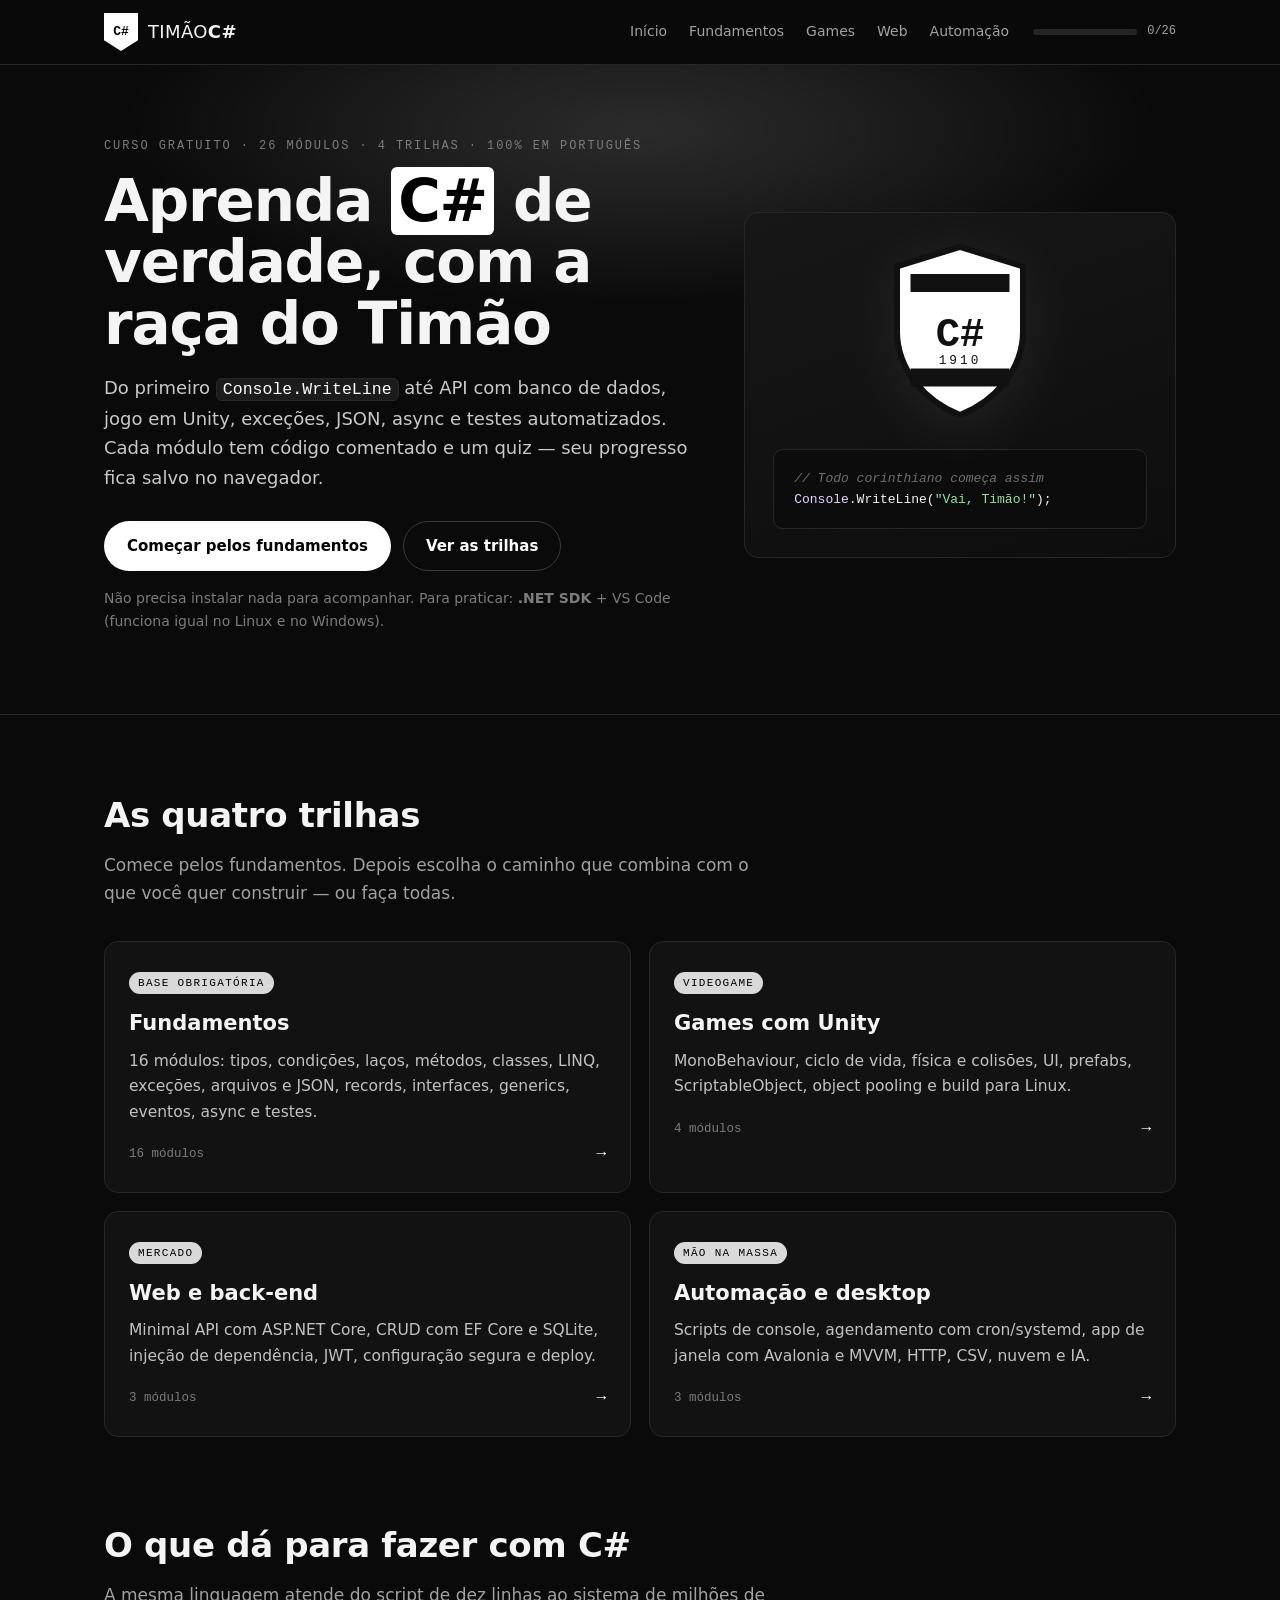
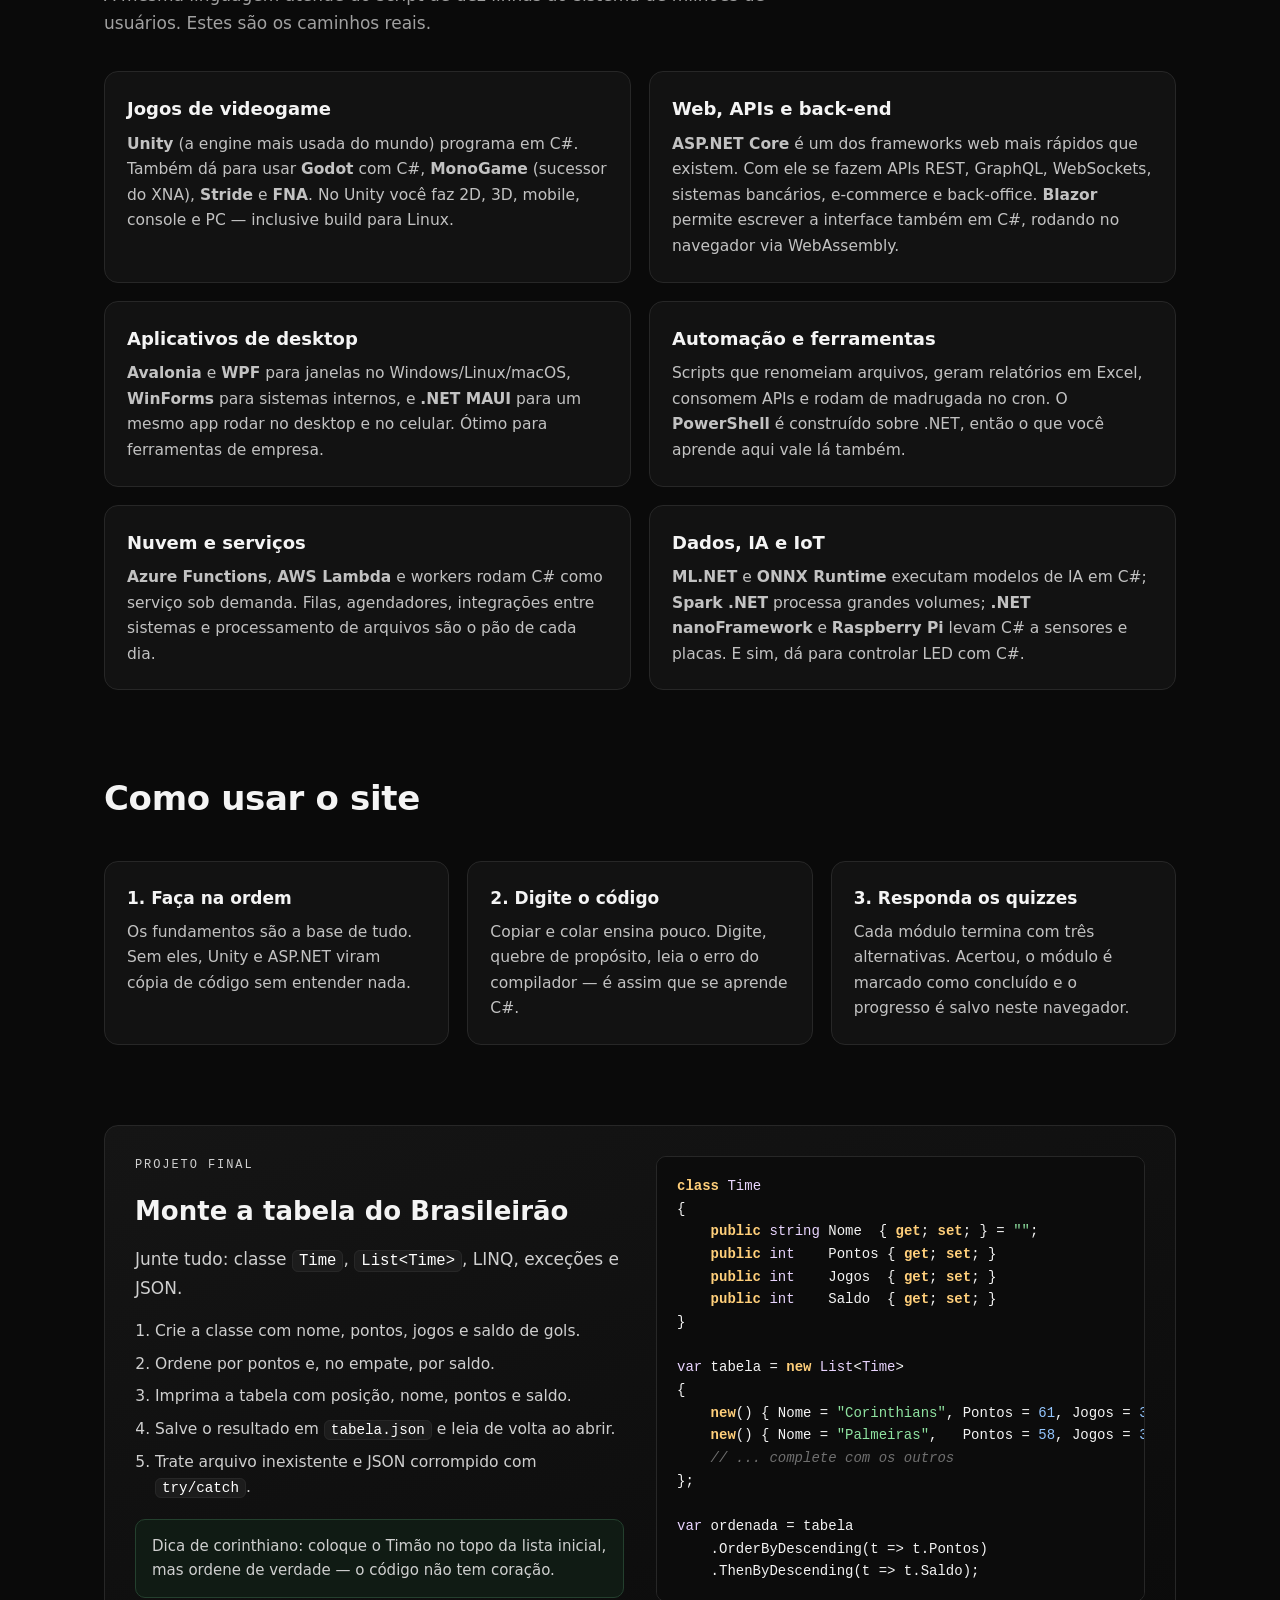
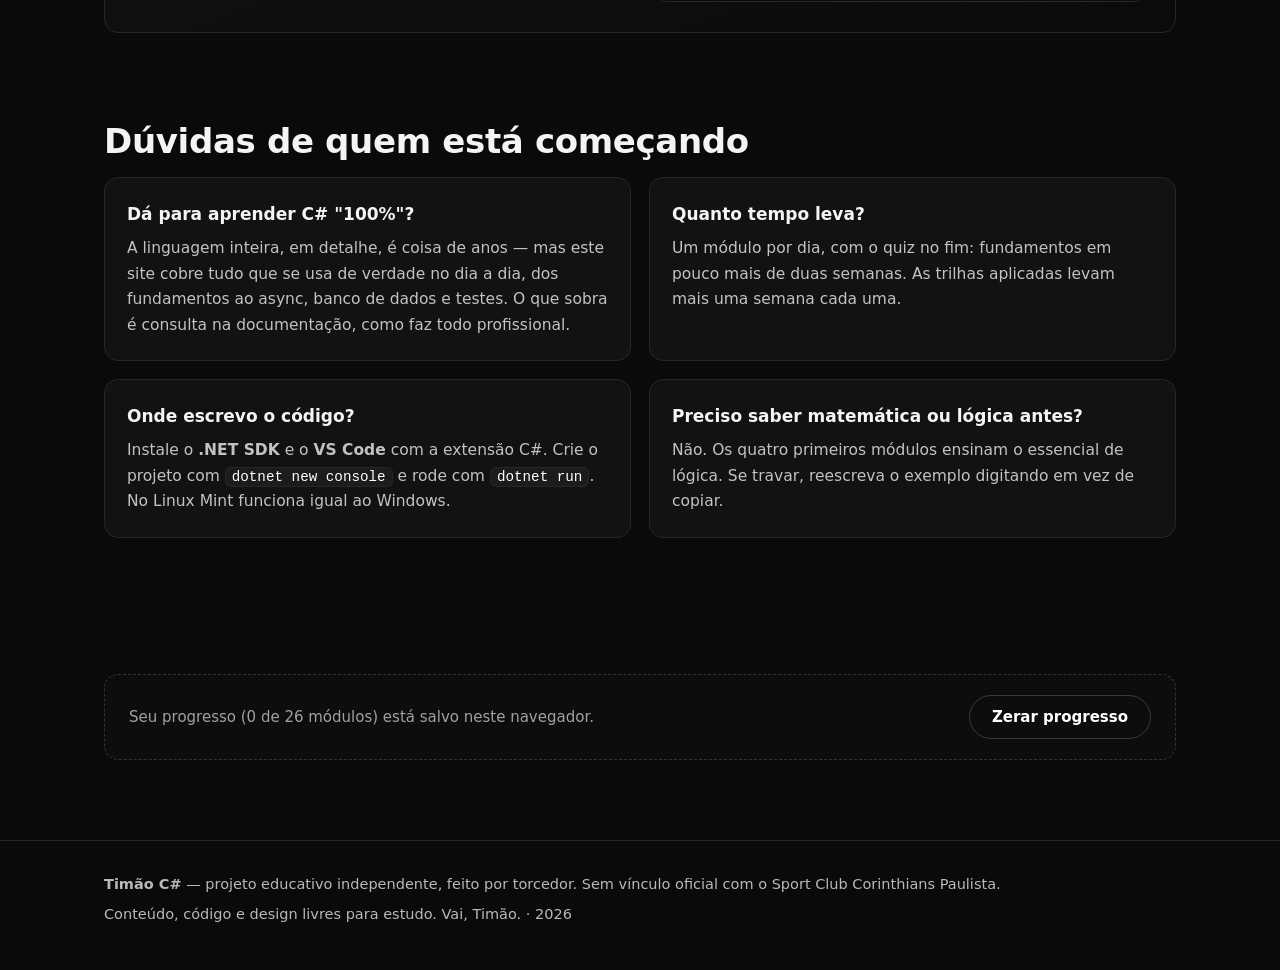
==== commit c3faf6ac: "Expande o curso para 26 módulos em quatro trilhas Adiciona módulos de exceções (try/catch, exceções " ====
--- a/index.html
+++ b/index.html
@@ -3,52 +3,53 @@
 <head>
 <meta charset="UTF-8">
 <meta name="viewport" content="width=device-width, initial-scale=1">
-<title>Timão C# — Aprenda C# do zero com a energia do Corinthians</title>
-<meta name="description" content="Curso gratuito de C# em português, com exemplos de futebol e o clima da Fiel. Oito módulos, exercícios e progresso salvo no navegador.">
+<title>Timão C# — aprenda C# do zero, do console ao jogo</title>
+<meta name="description" content="Curso gratuito de C# em português: 26 módulos em quatro trilhas — fundamentos, games com Unity, web/back-end e automação. Exemplos de futebol e quizzes.">
 <link rel="stylesheet" href="styles.css">
 <link rel="icon" href="data:image/svg+xml,%3Csvg xmlns='http://www.w3.org/2000/svg' viewBox='0 0 32 32'%3E%3Crect width='32' height='32' rx='6' fill='%23000'/%3E%3Ctext x='16' y='22' font-family='monospace' font-size='14' fill='%23fff' text-anchor='middle'%3EC%23%3C/text%3E%3C/svg%3E">
 </head>
 <body>
 
-<a class="skip" href="#modulos">Pular para os módulos</a>
+<a class="skip" href="#trilhas">Pular para as trilhas</a>
 
 <header class="topbar">
   <div class="wrap topbar__in">
-    <a class="brand" href="#top">
+    <a class="brand" href="index.html">
       <span class="brand__crest" aria-hidden="true">C#</span>
       <span class="brand__txt">Timão<strong>C#</strong></span>
     </a>
-    <nav class="nav" aria-label="Módulos">
-      <a href="#modulos">Módulos</a>
-      <a href="#desafio">Desafio final</a>
-      <a href="#duvidas">Dúvidas</a>
+    <nav class="nav" aria-label="Trilhas">
+      <a href="index.html" aria-current="page">Início</a>
+      <a href="fundamentos.html">Fundamentos</a>
+      <a href="games.html">Games</a>
+      <a href="web.html">Web</a>
+      <a href="automacao.html">Automação</a>
     </nav>
-    <div class="progress" title="Seu progresso">
+    <div class="progress" title="Seu progresso no site inteiro">
       <div class="progress__bar"><span id="progress-fill" style="width:0%"></span></div>
-      <span class="progress__label" id="progress-label">0/8</span>
+      <span class="progress__label" id="progress-label">0/26</span>
     </div>
   </div>
 </header>
 
-<main id="top">
-
-  <!-- HERO -->
+<main>
+
   <section class="hero">
     <div class="hero__glow" aria-hidden="true"></div>
     <div class="wrap hero__in">
       <div class="hero__copy">
-        <p class="eyebrow">Curso gratuito · 8 módulos · 100% em português</p>
-        <h1>Aprenda <span class="hl">C#</span> com a raça do Timão</h1>
+        <p class="eyebrow">Curso gratuito · 26 módulos · 4 trilhas · 100% em português</p>
+        <h1>Aprenda <span class="hl">C#</span> de verdade, com a raça do Timão</h1>
         <p class="lead">
-          Do primeiro <code>Console.WriteLine</code> até LINQ, com exemplos de escalação,
-          tabela de campeonato e gols. Cada módulo tem código comentado e um quiz rápido —
+          Do primeiro <code>Console.WriteLine</code> até API com banco de dados, jogo em Unity,
+          exceções, JSON, async e testes automatizados. Cada módulo tem código comentado e um quiz —
           seu progresso fica salvo no navegador.
         </p>
         <div class="hero__cta">
-          <a class="btn btn--primary" href="#l1">Começar do zero</a>
-          <a class="btn btn--ghost" href="#modulos">Ver todos os módulos</a>
+          <a class="btn btn--primary" href="fundamentos.html">Começar pelos fundamentos</a>
+          <a class="btn btn--ghost" href="#trilhas">Ver as trilhas</a>
         </div>
-        <p class="hero__note">Não precisa instalar nada para acompanhar. Para praticar: <strong>.NET SDK</strong> + VS Code.</p>
+        <p class="hero__note">Não precisa instalar nada para acompanhar. Para praticar: <strong>.NET SDK</strong> + VS Code (funciona igual no Linux e no Windows).</p>
       </div>
 
       <div class="hero__card">
@@ -68,419 +69,124 @@
     </div>
   </section>
 
-  <!-- POR QUE C# -->
+  <!-- TRILHAS -->
+  <section class="wrap section" id="trilhas">
+    <div class="section__head">
+      <h2 class="section__title">As quatro trilhas</h2>
+      <p class="section__sub">Comece pelos fundamentos. Depois escolha o caminho que combina com o que você quer construir — ou faça todas.</p>
+    </div>
+
+    <div class="tracks">
+      <a class="track" href="fundamentos.html">
+        <span class="track__tag">Base obrigatória</span>
+        <h3>Fundamentos</h3>
+        <p>16 módulos: tipos, condições, laços, métodos, classes, LINQ, exceções, arquivos e JSON, records, interfaces, generics, eventos, async e testes.</p>
+        <span class="track__foot">16 módulos <span class="track__go">→</span></span>
+      </a>
+
+      <a class="track" href="games.html">
+        <span class="track__tag">Videogame</span>
+        <h3>Games com Unity</h3>
+        <p>MonoBehaviour, ciclo de vida, física e colisões, UI, prefabs, ScriptableObject, object pooling e build para Linux.</p>
+        <span class="track__foot">4 módulos <span class="track__go">→</span></span>
+      </a>
+
+      <a class="track" href="web.html">
+        <span class="track__tag">Mercado</span>
+        <h3>Web e back-end</h3>
+        <p>Minimal API com ASP.NET Core, CRUD com EF Core e SQLite, injeção de dependência, JWT, configuração segura e deploy.</p>
+        <span class="track__foot">3 módulos <span class="track__go">→</span></span>
+      </a>
+
+      <a class="track" href="automacao.html">
+        <span class="track__tag">Mão na massa</span>
+        <h3>Automação e desktop</h3>
+        <p>Scripts de console, agendamento com cron/systemd, app de janela com Avalonia e MVVM, HTTP, CSV, nuvem e IA.</p>
+        <span class="track__foot">3 módulos <span class="track__go">→</span></span>
+      </a>
+    </div>
+  </section>
+
+  <!-- PARA QUE SERVE -->
+  <section class="wrap section" id="com-csharp">
+    <div class="section__head">
+      <h2 class="section__title">O que dá para fazer com C#</h2>
+      <p class="section__sub">A mesma linguagem atende do script de dez linhas ao sistema de milhões de usuários. Estes são os caminhos reais.</p>
+    </div>
+
+    <div class="grid grid--2">
+      <article class="card feature">
+        <h3>Jogos de videogame</h3>
+        <p><strong>Unity</strong> (a engine mais usada do mundo) programa em C#. Também dá para usar <strong>Godot</strong> com C#, <strong>MonoGame</strong> (sucessor do XNA), <strong>Stride</strong> e <strong>FNA</strong>. No Unity você faz 2D, 3D, mobile, console e PC — inclusive build para Linux.</p>
+      </article>
+
+      <article class="card feature">
+        <h3>Web, APIs e back-end</h3>
+        <p><strong>ASP.NET Core</strong> é um dos frameworks web mais rápidos que existem. Com ele se fazem APIs REST, GraphQL, WebSockets, sistemas bancários, e-commerce e back-office. <strong>Blazor</strong> permite escrever a interface também em C#, rodando no navegador via WebAssembly.</p>
+      </article>
+
+      <article class="card feature">
+        <h3>Aplicativos de desktop</h3>
+        <p><strong>Avalonia</strong> e <strong>WPF</strong> para janelas no Windows/Linux/macOS, <strong>WinForms</strong> para sistemas internos, e <strong>.NET MAUI</strong> para um mesmo app rodar no desktop e no celular. Ótimo para ferramentas de empresa.</p>
+      </article>
+
+      <article class="card feature">
+        <h3>Automação e ferramentas</h3>
+        <p>Scripts que renomeiam arquivos, geram relatórios em Excel, consomem APIs e rodam de madrugada no cron. O <strong>PowerShell</strong> é construído sobre .NET, então o que você aprende aqui vale lá também.</p>
+      </article>
+
+      <article class="card feature">
+        <h3>Nuvem e serviços</h3>
+        <p><strong>Azure Functions</strong>, <strong>AWS Lambda</strong> e workers rodam C# como serviço sob demanda. Filas, agendadores, integrações entre sistemas e processamento de arquivos são o pão de cada dia.</p>
+      </article>
+
+      <article class="card feature">
+        <h3>Dados, IA e IoT</h3>
+        <p><strong>ML.NET</strong> e <strong>ONNX Runtime</strong> executam modelos de IA em C#; <strong>Spark .NET</strong> processa grandes volumes; <strong>.NET nanoFramework</strong> e <strong>Raspberry Pi</strong> levam C# a sensores e placas. E sim, dá para controlar LED com C#.</p>
+      </article>
+    </div>
+  </section>
+
+  <!-- COMO FUNCIONA -->
   <section class="wrap section">
-    <h2 class="section__title">Por que C#?</h2>
+    <div class="section__head">
+      <h2 class="section__title">Como usar o site</h2>
+    </div>
     <div class="grid grid--3">
       <article class="card">
-        <h3>Mercado de trabalho</h3>
-        <p>C# é a linguagem do ecossistema .NET: back-end, APIs, sistemas corporativos, jogos e apps. Tem vaga em praticamente toda empresa grande do país.</p>
+        <h3>1. Faça na ordem</h3>
+        <p>Os fundamentos são a base de tudo. Sem eles, Unity e ASP.NET viram cópia de código sem entender nada.</p>
       </article>
       <article class="card">
-        <h3>Unity e games</h3>
-        <p>Unity usa C# como linguagem principal. Se você quer fazer jogos, aqui é o caminho mais direto — inclusive 2D leve, que roda liso em notebook.</p>
+        <h3>2. Digite o código</h3>
+        <p>Copiar e colar ensina pouco. Digite, quebre de propósito, leia o erro do compilador — é assim que se aprende C#.</p>
       </article>
       <article class="card">
-        <h3>Tipagem que ensina</h3>
-        <p>O compilador reclama antes de você perder tempo. Para quem está começando, esse feedback constante acelera muito o aprendizado.</p>
-      </article>
-    </div>
-  </section>
-
-  <!-- MÓDULOS -->
-  <section class="wrap section" id="modulos">
-    <div class="section__head">
-      <h2 class="section__title">Os 8 módulos</h2>
-      <p class="section__sub">Na ordem. Cada um leva de 15 a 30 minutos e termina com um quiz de três alternativas.</p>
-    </div>
-
-    <!-- 1 -->
-    <article class="lesson" id="l1" data-lesson="1">
-      <header class="lesson__head">
-        <span class="lesson__num">01</span>
-        <div>
-          <h3>Olá, Timão — seu primeiro programa</h3>
-          <p class="lesson__meta">Saída no console · estrutura de um programa</p>
-        </div>
-      </header>
-      <div class="lesson__body">
-        <p>Todo programa em C# vive dentro de uma <strong>classe</strong> e começa no método <code>Main</code>. A partir do C# 9 você pode escrever isso em poucas linhas (top-level statements), que é o formato dos exemplos aqui.</p>
-        <pre class="code"><code class="csharp">// Programa.cs
-Console.WriteLine("Vai, Timão!");
-Console.WriteLine("Aprender C# é igual subir a Vila: no começo cansa.");
-
-int gols = 3;
-Console.WriteLine($"Placar: Corinthians {gols} x 0");</code></pre>
-        <ul class="checks">
-          <li><code>Console.WriteLine</code> escreve uma linha no terminal.</li>
-          <li>O <code>$</code> antes das aspas liga a <strong>interpolação</strong>: <code>{gols}</code> é substituído pelo valor da variável.</li>
-          <li>Cada instrução termina em <code>;</code> — esquecer o ponto e vírgula é o erro nº 1 de quem começa.</li>
-        </ul>
-        <p class="tip">Para rodar de verdade: instale o .NET SDK, crie um projeto com <code>dotnet new console -o Timao</code> e execute <code>dotnet run</code> dentro da pasta.</p>
-
-        <div class="quiz" data-quiz="1">
-          <p class="quiz__q"><span class="quiz__tag">Quiz</span> O que o <code>$</code> faz em <code>$"Corinthians {gols}"</code>?</p>
-          <div class="quiz__opts">
-            <button class="opt" data-correct="false">Converte o texto em número</button>
-            <button class="opt" data-correct="true">Permite inserir variáveis dentro do texto</button>
-            <button class="opt" data-correct="false">Indica que a linha é um comentário</button>
-          </div>
-          <p class="quiz__fb" aria-live="polite"></p>
-        </div>
-      </div>
-    </article>
-
-    <!-- 2 -->
-    <article class="lesson" id="l2" data-lesson="2">
-      <header class="lesson__head">
-        <span class="lesson__num">02</span>
-        <div>
-          <h3>Variáveis e tipos — a ficha do jogador</h3>
-          <p class="lesson__meta">int, string, double, bool, var</p>
-        </div>
-      </header>
-      <div class="lesson__body">
-        <p>Cada informação tem um <strong>tipo</strong>. Em C# você declara o tipo (ou usa <code>var</code> quando o compilador consegue deduzir).</p>
-        <pre class="code"><code class="csharp">string nome     = "Yuri Alberto";   // texto
-int    camisa   = 9;                // inteiro
-double altura   = 1.82;             // decimal (ponto, não vírgula)
-bool   titular  = true;             // verdadeiro/falso
-var    gols     = 17;               // o compilador deduz int
-
-Console.WriteLine($"{nome} ({camisa}) tem {altura}m e {gols} gols.");</code></pre>
-        <ul class="checks">
-          <li><code>int</code> = números inteiros; <code>double</code> e <code>decimal</code> = com casas decimais.</li>
-          <li><code>string</code> sempre entre aspas duplas; <code>char</code> entre aspas simples.</li>
-          <li><code>var</code> não é "sem tipo": o tipo é definido na primeira atribuição e não muda.</li>
-          <li>Em C# o separador decimal é <strong>ponto</strong>. <code>1,82</code> não compila.</li>
-        </ul>
-
-        <div class="quiz" data-quiz="2">
-          <p class="quiz__q"><span class="quiz__tag">Quiz</span> Qual tipo guarda a altura de um jogador como 1.82?</p>
-          <div class="quiz__opts">
-            <button class="opt" data-correct="false">int</button>
-            <button class="opt" data-correct="true">double</button>
-            <button class="opt" data-correct="false">bool</button>
-          </div>
-          <p class="quiz__fb" aria-live="polite"></p>
-        </div>
-      </div>
-    </article>
-
-    <!-- 3 -->
-    <article class="lesson" id="l3" data-lesson="3">
-      <header class="lesson__head">
-        <span class="lesson__num">03</span>
-        <div>
-          <h3>Condições — vitória, empate ou derrota</h3>
-          <p class="lesson__meta">if / else · operadores · switch</p>
-        </div>
-      </header>
-      <div class="lesson__body">
-        <p>Programa é decisão. Com <code>if</code> você escolhe um caminho conforme uma condição booleana.</p>
-        <pre class="code"><code class="csharp">int corinthians = 2;
-int adversario  = 1;
-
-if (corinthians &gt; adversario)
-{
-    Console.WriteLine("Vitória! Três pontos no bolso.");
-}
-else if (corinthians == adversario)
-{
-    Console.WriteLine("Empate. Um ponto e muita reclamação da arbitragem.");
-}
-else
-{
-    Console.WriteLine("Derrota. Semana de silêncio no grupo.");
-}
-
-// switch é bom para várias opções fixas
-char resultado = 'V';
-
-switch (resultado)
-{
-    case 'V': Console.WriteLine("3 pontos"); break;
-    case 'E': Console.WriteLine("1 ponto");  break;
-    case 'D': Console.WriteLine("0 ponto");  break;
-    default:  Console.WriteLine("Rodada não jogada"); break;
-}</code></pre>
-        <ul class="checks">
-          <li>Comparação de igualdade é <code>==</code> (dois iguais). Um só é atribuição.</li>
-          <li>Operadores lógicos: <code>&amp;&amp;</code> (e), <code>||</code> (ou), <code>!</code> (não).</li>
-          <li>Use <code>else if</code> em cadeia em vez de <code>if</code> dentro de <code>if</code> — fica mais legível.</li>
-        </ul>
-
-        <div class="quiz" data-quiz="3">
-          <p class="quiz__q"><span class="quiz__tag">Quiz</span> Como testar se dois placares são iguais?</p>
-          <div class="quiz__opts">
-            <button class="opt" data-correct="false">if (a = b)</button>
-            <button class="opt" data-correct="true">if (a == b)</button>
-            <button class="opt" data-correct="false">if (a equals b)</button>
-          </div>
-          <p class="quiz__fb" aria-live="polite"></p>
-        </div>
-      </div>
-    </article>
-
-    <!-- 4 -->
-    <article class="lesson" id="l4" data-lesson="4">
-      <header class="lesson__head">
-        <span class="lesson__num">04</span>
-        <div>
-          <h3>Repetição — escalando os 11</h3>
-          <p class="lesson__meta">for · while · foreach</p>
-        </div>
-      </header>
-      <div class="lesson__body">
-        <p>Quando algo se repete, você usa laço. <code>for</code> serve quando sabe quantas vezes; <code>foreach</code> percorre coleções; <code>while</code> repete enquanto a condição for verdadeira.</p>
-        <pre class="code"><code class="csharp">string[] escalacao =
-{
-    "Hugo Souza", "Fagner", "Gil", "Cássio", "Fábio Santos",
-    "Roni", "Renato Augusto", "Rodrigo Garro",
-    "Yuri Alberto", "Róger Guedes", "Gustavo Mosquito"
-};
-
-// for com contador: ideal para "1 a 11"
-for (int i = 0; i &lt; escalacao.Length; i++)
-{
-    Console.WriteLine($"{i + 1}. {escalacao[i]}");
-}
-
-// foreach: mais legível quando você só quer cada item
-int titulares = 0;
-foreach (string jogador in escalacao)
-{
-    titulares++;
-}
-
-Console.WriteLine($"Total de titulares: {titulares}");</code></pre>
-        <ul class="checks">
-          <li>Arrays e listas começam no índice <strong>0</strong> — o primeiro jogador é <code>escalacao[0]</code>.</li>
-          <li><code>escalacao.Length</code> evita estourar o índice; nunca escreva <code>i &lt;= Length</code>.</li>
-          <li><code>break</code> sai do laço; <code>continue</code> pula para a próxima volta.</li>
-        </ul>
-
-        <div class="quiz" data-quiz="4">
-          <p class="quiz__q"><span class="quiz__tag">Quiz</span> Qual é o índice do primeiro item de um array?</p>
-          <div class="quiz__opts">
-            <button class="opt" data-correct="true">0</button>
-            <button class="opt" data-correct="false">1</button>
-            <button class="opt" data-correct="false">Depende do tamanho</button>
-          </div>
-          <p class="quiz__fb" aria-live="polite"></p>
-        </div>
-      </div>
-    </article>
-
-    <!-- 5 -->
-    <article class="lesson" id="l5" data-lesson="5">
-      <header class="lesson__head">
-        <span class="lesson__num">05</span>
-        <div>
-          <h3>Métodos — reaproveitando o trabalho</h3>
-          <p class="lesson__meta">parâmetros · retorno · sobrecarga</p>
-        </div>
-      </header>
-      <div class="lesson__body">
-        <p>Método é um bloco com nome que recebe dados (parâmetros) e devolve um resultado (retorno). Serve para não repetir cálculo — e para dar nome à regra do jogo.</p>
-        <pre class="code"><code class="csharp">int Aproveitamento(int pontos, int jogos)
-{
-    if (jogos == 0) return 0;
-    return pontos * 100 / (jogos * 3);   // % dos pontos possíveis
-}
-
-string Situacao(int aproveitamento) =&gt; aproveitamento switch
-{
-    &gt;= 70 =&gt; "brigando pelo título",
-    &gt;= 45 =&gt; "no meio da tabela",
-    _       =&gt; "brigando embaixo"
-};
-
-int pontos = 61;
-int jogos  = 30;
-int aprov   = Aproveitamento(pontos, jogos);
-
-Console.WriteLine($"Aproveitamento: {aprov}% — {Situacao(aprov)}");</code></pre>
-        <ul class="checks">
-          <li><code>return</code> encerra o método e entrega o valor. Métodos sem retorno usam <code>void</code>.</li>
-          <li>A forma <code>=&gt;</code> (expression-bodied) é atalho para métodos de uma linha só.</li>
-          <li><code>_</code> no <code>switch</code> é o caso padrão (o "qualquer outro valor").</li>
-        </ul>
-
-        <div class="quiz" data-quiz="5">
-          <p class="quiz__q"><span class="quiz__tag">Quiz</span> O que <code>return</code> faz dentro de um método?</p>
-          <div class="quiz__opts">
-            <button class="opt" data-correct="false">Reinicia o método</button>
-            <button class="opt" data-correct="true">Encerra o método devolvendo um valor</button>
-            <button class="opt" data-correct="false">Imprime o valor na tela</button>
-          </div>
-          <p class="quiz__fb" aria-live="polite"></p>
-        </div>
-      </div>
-    </article>
-
-    <!-- 6 -->
-    <article class="lesson" id="l6" data-lesson="6">
-      <header class="lesson__head">
-        <span class="lesson__num">06</span>
-        <div>
-          <h3>Classes e objetos — o jogador é uma classe</h3>
-          <p class="lesson__meta">propriedades · construtor · métodos de instância</p>
-        </div>
-      </header>
-      <div class="lesson__body">
-        <p><strong>Classe</strong> é o molde; <strong>objeto</strong> é cada jogador concreto criado a partir dele. Isso é a base da orientação a objetos — e o que você vai usar todo dia.</p>
-        <pre class="code"><code class="csharp">class Jogador
-{
-    public string Nome   { get; set; }
-    public int    Camisa { get; set; }
-    public int    Gols   { get; set; }
-
-    // construtor: roda quando você faz new Jogador(...)
-    public Jogador(string nome, int camisa)
-    {
-        Nome   = nome;
-        Camisa = camisa;
-        Gols   = 0;
-    }
-
-    public void MarcarGol() =&gt; Gols++;
-
-    public string Resumo() =&gt; $"#{Camisa} {Nome} — {Gols} gols";
-}
-
-var garro = new Jogador("Rodrigo Garro", 10);
-garro.MarcarGol();
-garro.MarcarGol();
-
-Console.WriteLine(garro.Resumo());</code></pre>
-        <ul class="checks">
-          <li><code>{ get; set; }</code> é uma <strong>propriedade</strong> — acesso controlado a um valor.</li>
-          <li>O construtor tem o mesmo nome da classe e não declara tipo de retorno.</li>
-          <li>Cada <code>new</code> cria um objeto independente: os gols do Garro não afetam os de outro jogador.</li>
-        </ul>
-
-        <div class="quiz" data-quiz="6">
-          <p class="quiz__q"><span class="quiz__tag">Quiz</span> Com <code>new Jogador("Garro", 10)</code>, o que é criado?</p>
-          <div class="quiz__opts">
-            <button class="opt" data-correct="false">Um novo molde de jogador</button>
-            <button class="opt" data-correct="true">Um objeto (instância) da classe Jogador</button>
-            <button class="opt" data-correct="false">Uma lista de jogadores</button>
-          </div>
-          <p class="quiz__fb" aria-live="polite"></p>
-        </div>
-      </div>
-    </article>
-
-    <!-- 7 -->
-    <article class="lesson" id="l7" data-lesson="7">
-      <header class="lesson__head">
-        <span class="lesson__num">07</span>
-        <div>
-          <h3>Listas e coleções — o elenco inteiro</h3>
-          <p class="lesson__meta">List&lt;T&gt; · Add · Count · Sort</p>
-        </div>
-      </header>
-      <div class="lesson__body">
-        <p>Array tem tamanho fixo. Para elenco que cresce na janela de transferências, use <code>List&lt;T&gt;</code>.</p>
-        <pre class="code"><code class="csharp">var elenco = new List&lt;Jogador&gt;
-{
-    new Jogador("Yuri Alberto", 9)  { Gols = 17 },
-    new Jogador("Rodrigo Garro", 10) { Gols = 12 },
-    new Jogador("Róger Guedes", 11)  { Gols = 15 }
-};
-
-elenco.Add(new Jogador("Memphis", 94));
-
-int totalGols = 0;
-foreach (var j in elenco)
-{
-    totalGols += j.Gols;
-}
-
-Console.WriteLine($"Elenco: {elenco.Count} jogadores, {totalGols} gols.");
-Console.WriteLine($"Média: {(double)totalGols / elenco.Count:F1} gols por jogador.");</code></pre>
-        <ul class="checks">
-          <li><code>List&lt;Jogador&gt;</code> só aceita objetos do tipo Jogador — o compilador garante isso.</li>
-          <li><code>Count</code> é o tamanho da lista (em array é <code>Length</code>).</li>
-          <li><code>{(double)...:F1}</code> formata com uma casa decimal; o cast evita divisão inteira.</li>
-        </ul>
-
-        <div class="quiz" data-quiz="7">
-          <p class="quiz__q"><span class="quiz__tag">Quiz</span> Qual propriedade dá o tamanho de uma <code>List&lt;T&gt;</code>?</p>
-          <div class="quiz__opts">
-            <button class="opt" data-correct="false">Length</button>
-            <button class="opt" data-correct="true">Count</button>
-            <button class="opt" data-correct="false">Size</button>
-          </div>
-          <p class="quiz__fb" aria-live="polite"></p>
-        </div>
-      </div>
-    </article>
-
-    <!-- 8 -->
-    <article class="lesson" id="l8" data-lesson="8">
-      <header class="lesson__head">
-        <span class="lesson__num">08</span>
-        <div>
-          <h3>LINQ — consultas de campeonato</h3>
-          <p class="lesson__meta">Where · OrderBy · Select · Sum</p>
-        </div>
-      </header>
-      <div class="lesson__body">
-        <p>LINQ transforma "percorrer e filtrar" em uma frase legível. É o recurso que mais impressiona quem vem de outra linguagem.</p>
-        <pre class="code"><code class="csharp">var artilheiros = elenco
-    .Where(j =&gt; j.Gols &gt;= 12)
-    .OrderByDescending(j =&gt; j.Gols)
-    .Select(j =&gt; $"{j.Nome}: {j.Gols}")
-    .ToList();
-
-foreach (var linha in artilheiros)
-    Console.WriteLine(linha);
-
-int golsDoTime = elenco.Sum(j =&gt; j.Gols);
-var camisa10   = elenco.FirstOrDefault(j =&gt; j.Camisa == 10);
-
-Console.WriteLine($"Total do time: {golsDoTime}");
-Console.WriteLine(camisa10 is null ? "Sem camisa 10!" : camisa10.Nome);</code></pre>
-        <ul class="checks">
-          <li><code>=&gt;</code> dentro de LINQ é uma <strong>lambda</strong>: "para cada jogador j, faça isto".</li>
-          <li><code>Where</code> filtra, <code>OrderBy</code> ordena, <code>Select</code> transforma, <code>Sum</code> soma.</li>
-          <li><code>FirstOrDefault</code> devolve <code>null</code> se não achar — sempre trate esse caso.</li>
-          <li>Precisa de <code>using System.Linq;</code> em projetos com using explícito.</li>
-        </ul>
-
-        <div class="quiz" data-quiz="8">
-          <p class="quiz__q"><span class="quiz__tag">Quiz</span> O que <code>.Where(j =&gt; j.Gols &gt;= 12)</code> faz?</p>
-          <div class="quiz__opts">
-            <button class="opt" data-correct="false">Soma os gols dos jogadores</button>
-            <button class="opt" data-correct="true">Mantém só os jogadores com 12 gols ou mais</button>
-            <button class="opt" data-correct="false">Ordena os jogadores por gols</button>
-          </div>
-          <p class="quiz__fb" aria-live="polite"></p>
-        </div>
-      </div>
-    </article>
+        <h3>3. Responda os quizzes</h3>
+        <p>Cada módulo termina com três alternativas. Acertou, o módulo é marcado como concluído e o progresso é salvo neste navegador.</p>
+      </article>
+    </div>
   </section>
 
   <!-- DESAFIO -->
-  <section class="wrap section" id="desafio">
+  <section class="wrap section">
     <div class="challenge">
       <div>
-        <p class="eyebrow">Desafio final</p>
+        <p class="eyebrow">Projeto final</p>
         <h2>Monte a tabela do Brasileirão</h2>
-        <p>Crie uma classe <code>Time</code> (nome, pontos, jogos, saldo de gols) e uma <code>List&lt;Time&gt;</code> com pelo menos seis clubes. Depois:</p>
+        <p>Junte tudo: classe <code>Time</code>, <code>List&lt;Time&gt;</code>, LINQ, exceções e JSON.</p>
         <ol class="steps">
-          <li>Ordene por pontos e, no empate, por saldo de gols.</li>
+          <li>Crie a classe com nome, pontos, jogos e saldo de gols.</li>
+          <li>Ordene por pontos e, no empate, por saldo.</li>
           <li>Imprima a tabela com posição, nome, pontos e saldo.</li>
-          <li>Use LINQ para mostrar só os quatro primeiros (zona da Libertadores).</li>
-          <li>Calcule o aproveitamento de cada time com o método do módulo 5.</li>
+          <li>Salve o resultado em <code>tabela.json</code> e leia de volta ao abrir.</li>
+          <li>Trate arquivo inexistente e JSON corrompido com <code>try/catch</code>.</li>
         </ol>
         <p class="tip">Dica de corinthiano: coloque o Timão no topo da lista inicial, mas ordene de verdade — o código não tem coração.</p>
       </div>
       <pre class="code"><code class="csharp">class Time
 {
-    public string Nome  { get; set; }
+    public string Nome  { get; set; } = "";
     public int    Pontos { get; set; }
     public int    Jogos  { get; set; }
     public int    Saldo  { get; set; }
@@ -488,10 +194,14 @@
 
 var tabela = new List&lt;Time&gt;
 {
-    new Time { Nome = "Corinthians", Pontos = 61, Jogos = 30, Saldo = 18 },
-    new Time { Nome = "Palmeiras",   Pontos = 58, Jogos = 30, Saldo = 22 },
+    new() { Nome = "Corinthians", Pontos = 61, Jogos = 30, Saldo = 18 },
+    new() { Nome = "Palmeiras",   Pontos = 58, Jogos = 30, Saldo = 22 },
     // ... complete com os outros
-};</code></pre>
+};
+
+var ordenada = tabela
+    .OrderByDescending(t =&gt; t.Pontos)
+    .ThenByDescending(t =&gt; t.Saldo);</code></pre>
     </div>
   </section>
 
@@ -500,27 +210,27 @@
     <h2 class="section__title">Dúvidas de quem está começando</h2>
     <div class="grid grid--2">
       <article class="card card--faq">
-        <h3>Preciso saber lógica antes?</h3>
-        <p>Não. Os módulos 1 a 4 cobrem o essencial de lógica: variáveis, condições e repetição. Se travar, refaça o exemplo digitando em vez de copiar.</p>
+        <h3>Dá para aprender C# "100%"?</h3>
+        <p>A linguagem inteira, em detalhe, é coisa de anos — mas este site cobre tudo que se usa de verdade no dia a dia, dos fundamentos ao async, banco de dados e testes. O que sobra é consulta na documentação, como faz todo profissional.</p>
+      </article>
+      <article class="card card--faq">
+        <h3>Quanto tempo leva?</h3>
+        <p>Um módulo por dia, com o quiz no fim: fundamentos em pouco mais de duas semanas. As trilhas aplicadas levam mais uma semana cada uma.</p>
       </article>
       <article class="card card--faq">
         <h3>Onde escrevo o código?</h3>
-        <p>Instale o <strong>.NET SDK</strong> e o <strong>VS Code</strong> com a extensão C#. Crie a pasta do projeto e rode <code>dotnet new console</code>. No Linux Mint funciona igual ao Windows.</p>
-      </article>
-      <article class="card card--faq">
-        <h3>Quanto tempo por dia?</h3>
-        <p>Um módulo por dia, com o quiz no fim, dá o básico em pouco mais de uma semana. O importante é digitar o código, quebrar e consertar.</p>
-      </article>
-      <article class="card card--faq">
-        <h3>E depois do módulo 8?</h3>
-        <p>Escolha um caminho: <strong>Unity</strong> para jogos, <strong>ASP.NET Core</strong> para APIs e web, ou <strong>console/automação</strong> para o dia a dia. Todos usam exatamente o que você viu aqui.</p>
+        <p>Instale o <strong>.NET SDK</strong> e o <strong>VS Code</strong> com a extensão C#. Crie o projeto com <code>dotnet new console</code> e rode com <code>dotnet run</code>. No Linux Mint funciona igual ao Windows.</p>
+      </article>
+      <article class="card card--faq">
+        <h3>Preciso saber matemática ou lógica antes?</h3>
+        <p>Não. Os quatro primeiros módulos ensinam o essencial de lógica. Se travar, reescreva o exemplo digitando em vez de copiar.</p>
       </article>
     </div>
   </section>
 
   <section class="wrap section">
     <div class="reset-box">
-      <p>Terminou tudo? Seu progresso está salvo neste navegador.</p>
+      <p>Seu progresso (0 de 26 módulos) está salvo neste navegador.</p>
       <button class="btn btn--ghost" id="reset-progress">Zerar progresso</button>
     </div>
   </section>
--- a/styles.css
+++ b/styles.css
@@ -241,8 +241,51 @@
 .foot p{margin:0;color:#b9b9b9;font-size:14.5px}
 .foot__small{color:var(--muted-2);font-size:13px}
 
+/* ---------- cabeçalho de página / trilhas ---------- */
+.pagehead{border-bottom:1px solid var(--line);padding:44px 0 38px;background:linear-gradient(180deg,#101010,#0a0a0a)}
+.pagehead h1{margin:0 0 12px;font-size:clamp(28px,4vw,42px);letter-spacing:-.02em;font-weight:800}
+.crumb{margin:0 0 14px;font-family:var(--mono);font-size:12.5px;letter-spacing:.06em;text-transform:uppercase;color:var(--muted-2)}
+.crumb a{text-decoration:none;border-bottom:1px solid #333}
+.crumb a:hover{border-bottom-color:#fff;color:#fff}
+.lead--tight{max-width:70ch;margin-bottom:20px}
+.toc{margin:22px 0 0;padding-left:20px;columns:2;column-gap:36px;color:#c9c9c9;font-size:14.5px}
+.toc li{margin-bottom:7px;break-inside:avoid}
+.toc a{text-decoration:none;border-bottom:1px solid transparent}
+.toc a:hover{border-bottom-color:#666;color:#fff}
+.note{margin:18px 0 0;font-size:14px;color:var(--muted-2)}
+
+.tracks{display:grid;grid-template-columns:repeat(2,1fr);gap:18px}
+.track{
+  display:block;text-decoration:none;padding:24px;border-radius:var(--radius);
+  background:var(--panel);border:1px solid var(--line);transition:.18s;
+}
+.track:hover{background:var(--panel-2);border-color:#4a4a4a;transform:translateY(-2px)}
+.track__tag{
+  display:inline-block;font-family:var(--mono);font-size:11px;letter-spacing:.12em;
+  text-transform:uppercase;color:#000;background:#d9d9d9;border-radius:99px;padding:2px 9px;margin-bottom:12px;
+}
+.track h3{margin:0 0 8px;font-size:21px}
+.track p{margin:0 0 16px;color:#c2c2c2;font-size:15.5px}
+.track__foot{font-family:var(--mono);font-size:12.5px;color:var(--muted-2);display:flex;justify-content:space-between;align-items:center}
+.track__go{color:#fff;font-size:16px;transition:.18s}
+.track:hover .track__go{transform:translateX(4px)}
+
+.feature h3{font-size:18px}
+
+.pager{display:flex;justify-content:space-between;gap:14px;margin-top:52px;flex-wrap:wrap}
+.pager__item{
+  flex:1 1 240px;text-decoration:none;padding:16px 20px;border-radius:var(--radius-sm);
+  border:1px solid var(--line);background:var(--panel);transition:.16s;
+}
+.pager__item:hover{border-color:#fff}
+.pager__item span{display:block;font-family:var(--mono);font-size:11.5px;letter-spacing:.14em;text-transform:uppercase;color:var(--muted-2);margin-bottom:4px}
+.pager__item strong{font-size:16px}
+.pager__item--next{text-align:right}
+
 /* ---------- responsivo ---------- */
 @media (max-width:900px){
+  .toc{columns:1}
+  .tracks{grid-template-columns:1fr}
   .hero__in{grid-template-columns:1fr;padding-top:52px;padding-bottom:56px;gap:36px}
   .hero__card{order:-1}
   .crest svg{width:112px}
